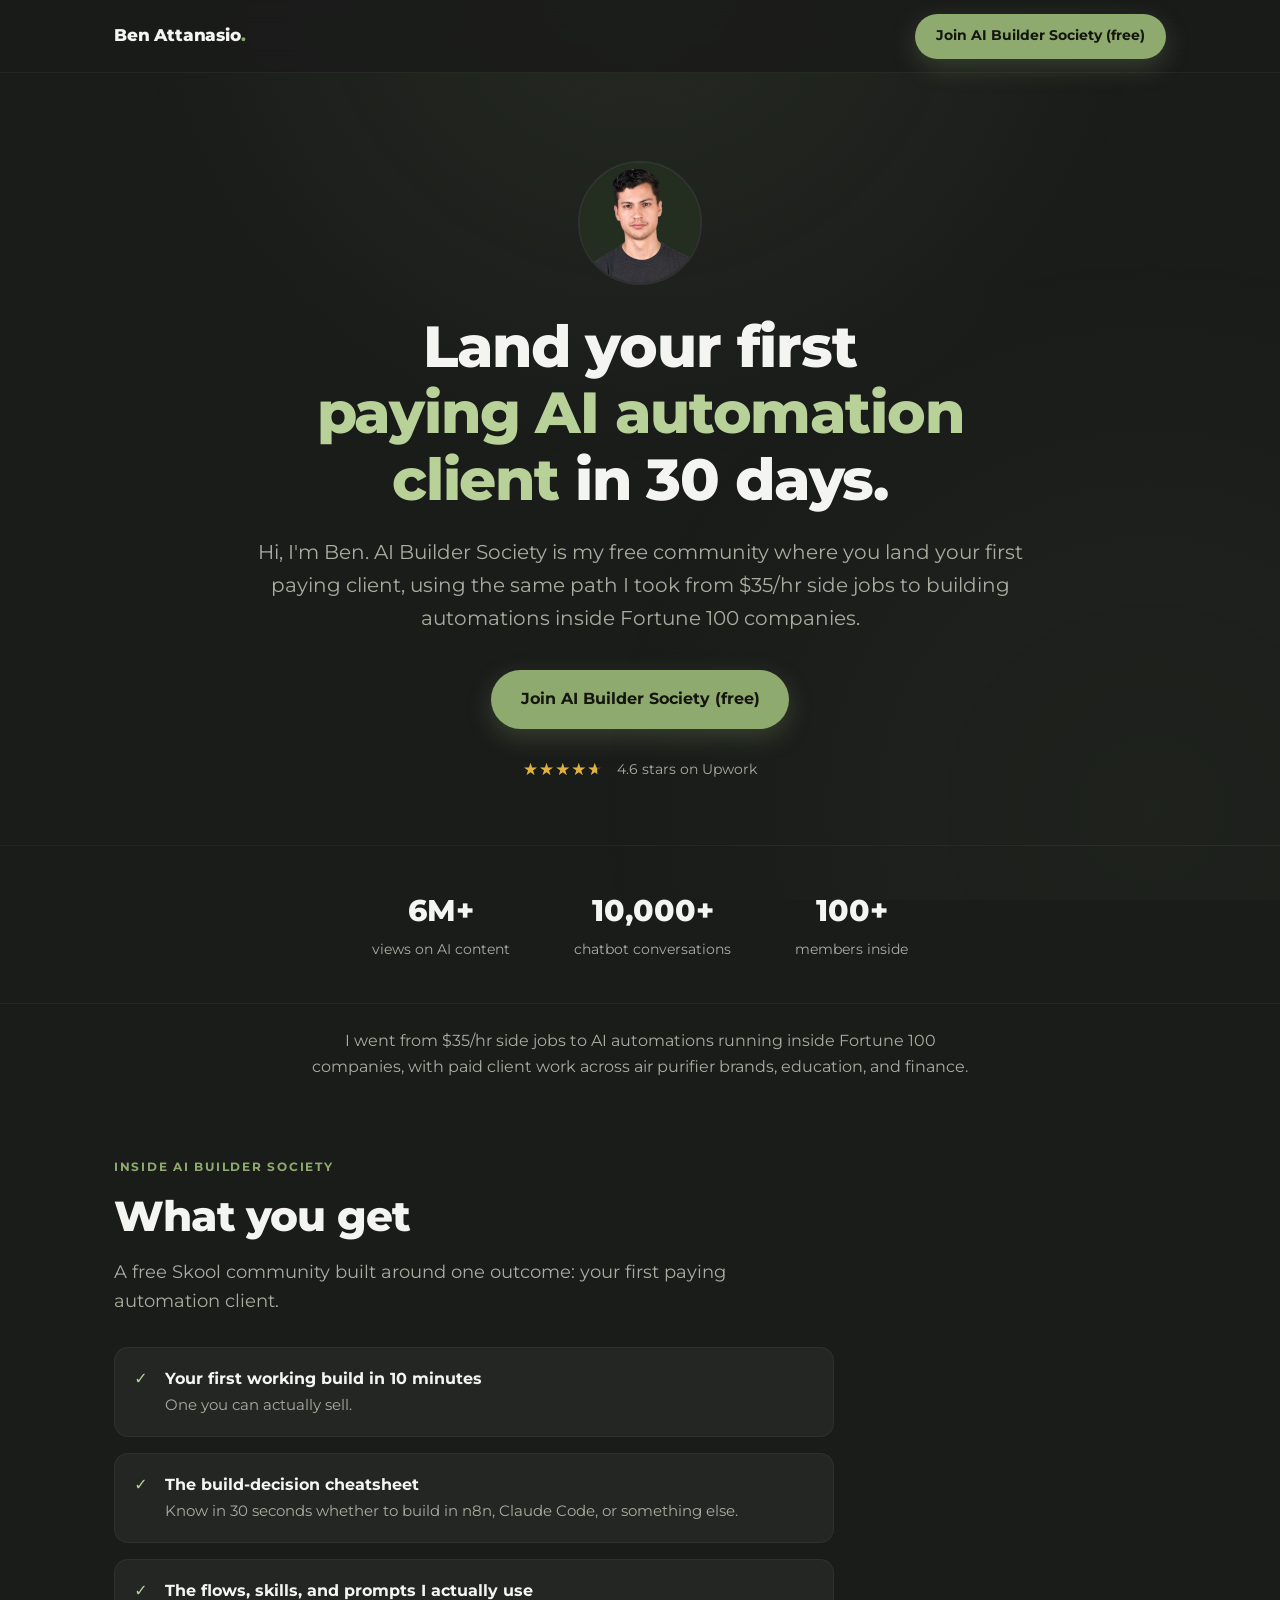
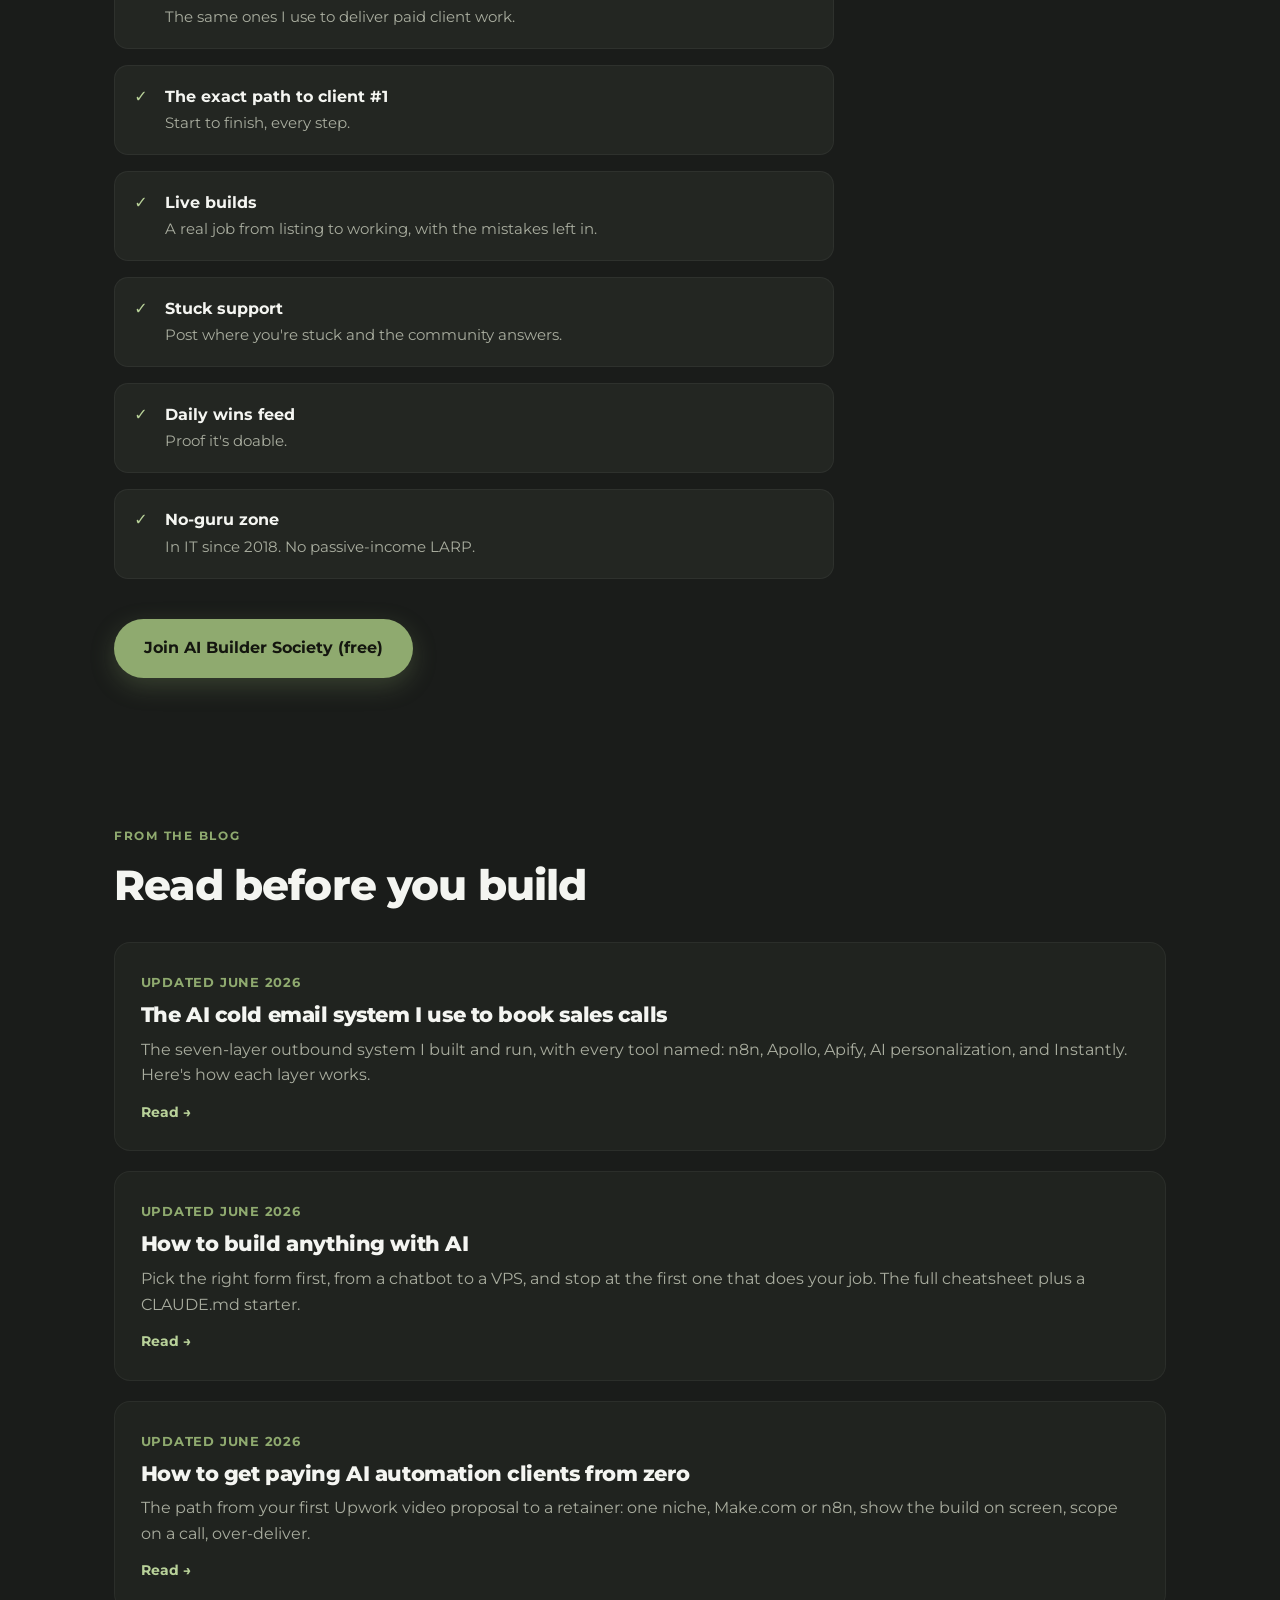
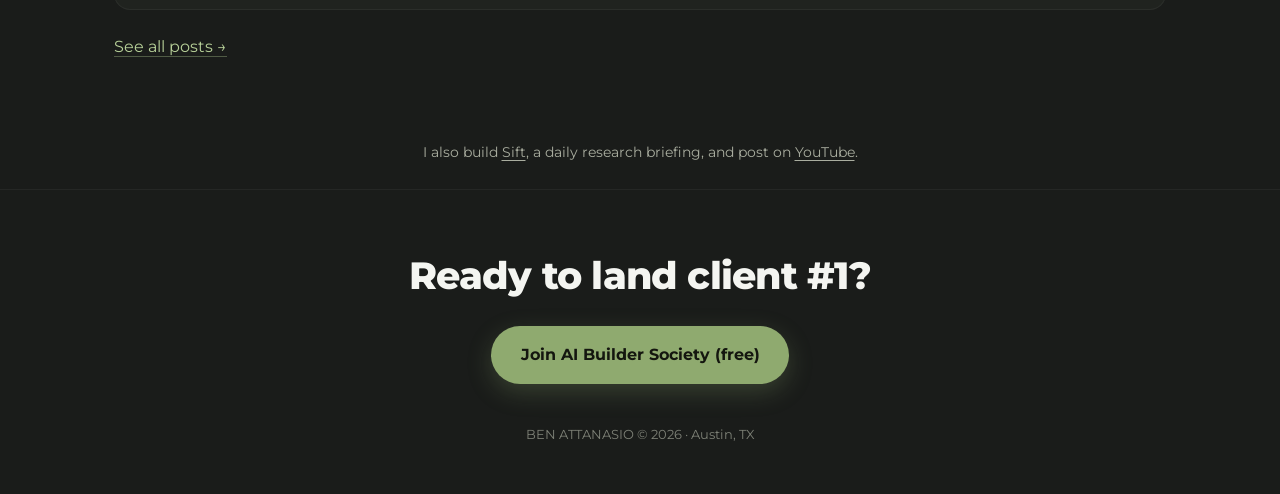
==== index.html @ 63321c3e "Add 3 GEO blog posts, remove CTA arrows, fix Sift/YouTube spacing - New posts: AI cold email system," ====
<!DOCTYPE html>
<html lang="en">
<head>
  <meta charset="UTF-8">
  <meta name="viewport" content="width=device-width, initial-scale=1.0">
  <title>Land your first paying AI automation client in 30 days</title>
  <meta name="description" content="You can watch tutorials for months with nothing to show for it. AI Builder Society is a free community where you land your first paying AI automation client in 30 days. Run by Ben Attanasio, 6M+ views, in IT since 2018.">
  <link rel="canonical" href="https://benattanasio.com/">

  <!-- OpenGraph / Twitter -->
  <meta property="og:type" content="website">
  <meta property="og:site_name" content="Ben Attanasio">
  <meta property="og:title" content="Land your first paying AI automation client in 30 days">
  <meta property="og:description" content="A free community where you land your first paying AI automation client in 30 days. 6M+ views, paid client work across air purifier brands, education, and finance.">
  <meta property="og:url" content="https://benattanasio.com/">
  <meta property="og:image" content="https://benattanasio.com/assets/ben.jpg">
  <meta name="twitter:card" content="summary_large_image">
  <meta name="twitter:title" content="Land your first paying AI automation client in 30 days">
  <meta name="twitter:description" content="A free community where you land your first paying AI automation client in 30 days.">
  <meta name="twitter:image" content="https://benattanasio.com/assets/ben.jpg">

  <link rel="icon" type="image/svg+xml" href="/assets/favicon.svg">
  <link rel="preconnect" href="https://fonts.googleapis.com">
  <link rel="preconnect" href="https://fonts.gstatic.com" crossorigin>
  <link href="https://fonts.googleapis.com/css2?family=Montserrat:wght@400;500;700;800&display=swap" rel="stylesheet">
  <link rel="stylesheet" href="/assets/styles.css">

  <script type="application/ld+json">
  {
    "@context": "https://schema.org",
    "@type": "Person",
    "name": "Ben Attanasio",
    "url": "https://benattanasio.com/",
    "jobTitle": "FinOps Engineer",
    "knowsAbout": ["AI automation", "n8n", "Claude Code", "FinOps", "multi-agent systems"],
    "sameAs": [
      "https://www.youtube.com/@BenAttanasio",
      "https://www.aibuildersociety.com",
      "https://sift.scalingsidekick.com/"
    ]
  }
  </script>
  <script type="application/ld+json">
  {
    "@context": "https://schema.org",
    "@type": "WebSite",
    "name": "Ben Attanasio",
    "url": "https://benattanasio.com/",
    "publisher": { "@type": "Person", "name": "Ben Attanasio" }
  }
  </script>
</head>
<body>

  <!-- top bar -->
  <header class="topbar">
    <div class="topbar-inner">
      <a href="/" class="wordmark">Ben Attanasio<span class="dot">.</span></a>
      <a href="https://www.aibuildersociety.com" target="_blank" rel="noopener" class="btn btn-primary btn-sm">Join AI Builder Society (free)</a>
    </div>
  </header>

  <!-- hero -->
  <section class="hero">
    <div class="container">
      <img src="/assets/ben.jpg" alt="Ben Attanasio" class="hero-photo">
      <h1>Land your first <span class="hl">paying AI automation client</span> in 30 days.</h1>
      <p class="hero-sub">
        Hi, I'm Ben. AI Builder Society is my free community where you land your first paying client, using the same path I took from $35/hr side jobs to building automations inside Fortune 100 companies.
      </p>
      <a href="https://www.aibuildersociety.com" target="_blank" rel="noopener" class="btn btn-primary">Join AI Builder Society (free)</a>
      <div class="proof-row">
        <span class="stars" aria-label="Rated 4.6 out of 5 on Upwork">
          <span class="stars-bg">★★★★★</span>
          <span class="stars-fill" style="width:92%">★★★★★</span>
        </span>
        <span class="proof-text">4.6 stars on Upwork</span>
      </div>
    </div>
  </section>

  <!-- proof strip -->
  <div class="stat-strip">
    <div class="stat"><span class="stat-val">6M+</span><span class="stat-label">views on AI content</span></div>
    <div class="stat"><span class="stat-val">10,000+</span><span class="stat-label">chatbot conversations</span></div>
    <div class="stat"><span class="stat-val">100+</span><span class="stat-label">members inside</span></div>
  </div>
  <p class="strip-note container">
    I went from $35/hr side jobs to AI automations running inside Fortune 100 companies, with paid client work across air purifier brands, education, and finance.
  </p>

  <!-- what's inside -->
  <section class="block" id="inside">
    <div class="container">
      <span class="eyebrow">Inside AI Builder Society</span>
      <h2>What you get</h2>
      <p class="lead">A free Skool community built around one outcome: your first paying automation client.</p>
      <ul class="inside-list">
        <li><strong>Your first working build in 10 minutes</strong><span>One you can actually sell.</span></li>
        <li><strong>The build-decision cheatsheet</strong><span>Know in 30 seconds whether to build in n8n, Claude Code, or something else.</span></li>
        <li><strong>The flows, skills, and prompts I actually use</strong><span>The same ones I use to deliver paid client work.</span></li>
        <li><strong>The exact path to client #1</strong><span>Start to finish, every step.</span></li>
        <li><strong>Live builds</strong><span>A real job from listing to working, with the mistakes left in.</span></li>
        <li><strong>Stuck support</strong><span>Post where you're stuck and the community answers.</span></li>
        <li><strong>Daily wins feed</strong><span>Proof it's doable.</span></li>
        <li><strong>No-guru zone</strong><span>In IT since 2018. No passive-income LARP.</span></li>
      </ul>
      <a href="https://www.aibuildersociety.com" target="_blank" rel="noopener" class="btn btn-primary">Join AI Builder Society (free)</a>
    </div>
  </section>

  <!-- blog teaser -->
  <section class="block" id="blog">
    <div class="container">
      <span class="eyebrow">From the blog</span>
      <h2>Read before you build</h2>
      <div class="post-cards">
        <a href="/blog/ai-cold-email-system-to-book-sales-calls" class="post-card">
          <span class="post-meta">Updated June 2026</span>
          <h3>The AI cold email system I use to book sales calls</h3>
          <p>The seven-layer outbound system I built and run, with every tool named: n8n, Apollo, Apify, AI personalization, and Instantly. Here's how each layer works.</p>
          <span class="read">Read →</span>
        </a>
        <a href="/blog/how-to-build-anything-with-ai" class="post-card">
          <span class="post-meta">Updated June 2026</span>
          <h3>How to build anything with AI</h3>
          <p>Pick the right form first, from a chatbot to a VPS, and stop at the first one that does your job. The full cheatsheet plus a CLAUDE.md starter.</p>
          <span class="read">Read →</span>
        </a>
        <a href="/blog/paying-ai-automation-clients-from-zero" class="post-card">
          <span class="post-meta">Updated June 2026</span>
          <h3>How to get paying AI automation clients from zero</h3>
          <p>The path from your first Upwork video proposal to a retainer: one niche, Make.com or n8n, show the build on screen, scope on a call, over-deliver.</p>
          <span class="read">Read →</span>
        </a>
      </div>
      <p style="margin-top:1.5rem;"><a href="/blog" class="textlink">See all posts →</a></p>
    </div>
  </section>

  <!-- quiet trust links -->
  <div class="trust">
    <div class="container">
      I also build <a href="https://sift.scalingsidekick.com/" target="_blank" rel="noopener">Sift</a>, a daily research briefing, and post on <a href="https://www.youtube.com/@BenAttanasio" target="_blank" rel="noopener">YouTube</a>.
    </div>
  </div>

  <!-- footer -->
  <footer>
    <div class="container">
      <h2>Ready to land client #1?</h2>
      <a href="https://www.aibuildersociety.com" target="_blank" rel="noopener" class="btn btn-primary">Join AI Builder Society (free)</a>
      <p class="copy">BEN ATTANASIO © 2026 · Austin, TX</p>
    </div>
  </footer>

  <!-- Vercel Web Analytics (static-site script tag; reports once enabled + deployed) -->
  <script defer src="/_vercel/insights/script.js"></script>
</body>
</html>
---- assets/styles.css ----
/* ============================================================
   Ben Attanasio - shared styles
   Dark mode, Montserrat, single-CTA conversion + GEO blog
   ============================================================ */

:root {
  --bg:        #1a1c1a;   /* dark, a touch lighter/greener than old #131313 */
  --bg-soft:   #232622;   /* card / section panel */
  --bg-card:   #20231f;
  --text:      #f4f5f1;   /* near-white body */
  --text-dim:  #a9ad9f;   /* muted */
  --accent:    #8faa6f;   /* brighter tangent of the brand sage #7a8c68 */
  --accent-2:  #b8d199;   /* highlight for headline words */
  --accent-deep:#6f8a52;
  --border:    rgba(255, 255, 255, 0.08);
  --border-soft: rgba(255, 255, 255, 0.05);
  --shadow:    0 10px 40px rgba(0, 0, 0, 0.35);
  --font:      'Montserrat', system-ui, -apple-system, sans-serif;
  --maxw:      1100px;
}

* {
  margin: 0;
  padding: 0;
  box-sizing: border-box;
}

html { scroll-behavior: smooth; }

body {
  background-color: var(--bg);
  color: var(--text);
  font-family: var(--font);
  line-height: 1.65;
  -webkit-font-smoothing: antialiased;
  overflow-x: hidden;
}

/* ambient depth */
body::before {
  content: "";
  position: fixed;
  inset: 0;
  z-index: -1;
  pointer-events: none;
  background:
    radial-gradient(circle at 50% -5%, rgba(143, 170, 111, 0.10), transparent 45%),
    radial-gradient(circle at 90% 90%, rgba(111, 138, 82, 0.06), transparent 40%);
}

a { color: inherit; }

.container {
  max-width: var(--maxw);
  margin: 0 auto;
  padding: 0 1.5rem;
}

.narrow { max-width: 760px; }

/* ---------- type ---------- */
h1, h2, h3 { font-weight: 800; line-height: 1.15; letter-spacing: -0.02em; }
.hl { color: var(--accent-2); }

.eyebrow {
  display: inline-block;
  font-size: 0.78rem;
  font-weight: 700;
  letter-spacing: 0.14em;
  text-transform: uppercase;
  color: var(--accent);
  margin-bottom: 1rem;
}

/* ---------- buttons ---------- */
.btn {
  display: inline-block;
  font-family: var(--font);
  font-weight: 700;
  font-size: 1rem;
  text-decoration: none;
  padding: 0.95rem 1.8rem;
  border-radius: 999px;
  cursor: pointer;
  transition: transform 0.15s ease, background 0.15s ease, box-shadow 0.15s ease;
  border: 1px solid transparent;
  white-space: nowrap;
}

.btn-primary {
  background: var(--accent);
  color: #14160f;
  box-shadow: 0 8px 24px rgba(143, 170, 111, 0.25);
}
.btn-primary:hover {
  background: var(--accent-2);
  transform: translateY(-2px);
  box-shadow: 0 12px 30px rgba(143, 170, 111, 0.35);
}

.btn-sm { padding: 0.6rem 1.25rem; font-size: 0.9rem; }

.btn-ghost {
  background: transparent;
  color: var(--text);
  border: 1px solid var(--border);
}
.btn-ghost:hover { border-color: var(--accent); color: var(--accent-2); }

.textlink {
  color: var(--accent-2);
  text-decoration: none;
  border-bottom: 1px solid rgba(184, 209, 153, 0.35);
  transition: border-color 0.15s ease;
}
.textlink:hover { border-color: var(--accent-2); }

/* ---------- top bar ---------- */
.topbar {
  position: sticky;
  top: 0;
  z-index: 50;
  background: rgba(26, 28, 26, 0.82);
  backdrop-filter: blur(12px);
  -webkit-backdrop-filter: blur(12px);
  border-bottom: 1px solid var(--border-soft);
}
.topbar-inner {
  max-width: var(--maxw);
  margin: 0 auto;
  padding: 0.85rem 1.5rem;
  display: flex;
  align-items: center;
  justify-content: space-between;
  gap: 1rem;
}
.wordmark {
  font-weight: 800;
  letter-spacing: -0.01em;
  text-decoration: none;
  color: var(--text);
  font-size: 1.05rem;
}
.wordmark .dot { color: var(--accent); }

/* ---------- hero ---------- */
.hero {
  text-align: center;
  padding: 5.5rem 0 4rem;
}
.hero h1 {
  font-size: clamp(2.2rem, 5.2vw, 3.6rem);
  max-width: 20ch;
  margin: 0 auto 1.5rem;
  text-wrap: balance;
}
.hero-sub {
  font-size: clamp(1.05rem, 2.2vw, 1.25rem);
  color: var(--text-dim);
  max-width: 60ch;
  margin: 0 auto 2.2rem;
}
.hero-sub strong { color: var(--text); font-weight: 700; }

/* social proof row */
.proof-row {
  display: flex;
  align-items: center;
  justify-content: center;
  gap: 0.85rem;
  margin-top: 1.8rem;
  flex-wrap: wrap;
}
.avatars { display: flex; }
.avatars img,
.avatars .av {
  width: 38px;
  height: 38px;
  border-radius: 50%;
  border: 2px solid var(--bg);
  margin-left: -10px;
  object-fit: cover;
  background: var(--accent-deep);
}
.avatars > :first-child { margin-left: 0; }
.stars { position: relative; display: inline-block; font-size: 1.05rem; line-height: 1; letter-spacing: 1px; }
.stars-bg { color: rgba(255, 255, 255, 0.18); }
.stars-fill { position: absolute; left: 0; top: 0; color: #e0b341; overflow: hidden; white-space: nowrap; }
.proof-text { color: var(--text-dim); font-size: 0.9rem; }

.hero-photo {
  width: 124px;
  height: 124px;
  border-radius: 50%;
  object-fit: cover;
  border: 2px solid var(--border);
  margin: 0 auto 1.75rem;
  display: block;
}

/* ---------- stat strip ---------- */
.stat-strip {
  display: flex;
  justify-content: center;
  gap: clamp(1.5rem, 6vw, 4rem);
  flex-wrap: wrap;
  padding: 2.5rem 0;
  border-top: 1px solid var(--border-soft);
  border-bottom: 1px solid var(--border-soft);
}
.stat { text-align: center; }
.stat-val { font-size: 1.9rem; font-weight: 800; display: block; }
.stat-label { color: var(--text-dim); font-size: 0.85rem; }

.strip-note {
  text-align: center;
  color: var(--text-dim);
  font-size: 1rem;
  max-width: 64ch;
  margin: 1.5rem auto 0;
}

/* ---------- sections ---------- */
section.block { padding: 4.5rem 0; }
section.block h2 { font-size: clamp(1.8rem, 4vw, 2.6rem); margin-bottom: 1rem; }
.lead { color: var(--text-dim); font-size: 1.1rem; max-width: 60ch; }

/* "what's inside" list */
.inside-list {
  list-style: none;
  margin: 2rem 0 2.5rem;
  display: grid;
  gap: 1rem;
  max-width: 720px;
}
.inside-list li {
  background: var(--bg-soft);
  border: 1px solid var(--border-soft);
  border-radius: 14px;
  padding: 1.1rem 1.3rem;
  position: relative;
  padding-left: 3.1rem;
}
.inside-list li::before {
  content: "✓";
  position: absolute;
  left: 1.2rem;
  top: 1.1rem;
  color: var(--accent-2);
  font-weight: 800;
}
.inside-list li strong { display: block; }
.inside-list li span { color: var(--text-dim); font-size: 0.95rem; }

/* center CTA block */
.cta-block {
  text-align: center;
  background: var(--bg-soft);
  border: 1px solid var(--border);
  border-radius: 20px;
  padding: 3rem 1.5rem;
  margin: 1rem 0;
}
.cta-block h2 { margin-bottom: 1.25rem; }

/* ---------- post cards ---------- */
.post-cards { display: grid; gap: 1.25rem; margin-top: 2rem; }
.post-card {
  display: block;
  background: var(--bg-card);
  border: 1px solid var(--border-soft);
  border-radius: 16px;
  padding: 1.6rem;
  text-decoration: none;
  color: inherit;
  transition: border-color 0.15s ease, transform 0.15s ease;
}
.post-card:hover { border-color: var(--accent); transform: translateY(-2px); }
.post-meta { color: var(--accent); font-size: 0.8rem; font-weight: 700; letter-spacing: 0.06em; text-transform: uppercase; }
.post-card h3 { font-size: 1.3rem; margin: 0.5rem 0 0.6rem; }
.post-card p { color: var(--text-dim); font-size: 0.97rem; }
.post-card .read { color: var(--accent-2); font-weight: 700; font-size: 0.9rem; display: inline-block; margin-top: 0.8rem; }

/* ---------- quiet trust links ---------- */
.trust {
  text-align: center;
  padding: 0.5rem 0 1.5rem;
  color: var(--text-dim);
  font-size: 0.9rem;
}
.trust a { color: var(--text-dim); text-decoration: underline; text-underline-offset: 3px; }
.trust a:hover { color: var(--accent-2); }

/* ---------- footer ---------- */
footer {
  border-top: 1px solid var(--border-soft);
  padding: 4rem 0 3rem;
  text-align: center;
}
footer h2 { font-size: clamp(1.6rem, 4vw, 2.4rem); margin-bottom: 1.75rem; }
footer .copy { margin-top: 2.5rem; color: var(--text-dim); font-size: 0.8rem; opacity: 0.7; }

/* ============================================================
   Blog article (GEO post)
   ============================================================ */
.article { padding: 3rem 0 4rem; }
.breadcrumb { font-size: 0.85rem; color: var(--text-dim); margin-bottom: 1.5rem; }
.breadcrumb a { color: var(--text-dim); text-decoration: none; }
.breadcrumb a:hover { color: var(--accent-2); }

.article h1 { font-size: clamp(1.9rem, 4.5vw, 2.8rem); margin-bottom: 1.25rem; }
.article .updated { color: var(--accent); font-size: 0.82rem; font-weight: 700; letter-spacing: 0.06em; text-transform: uppercase; margin-bottom: 1.5rem; }

/* the direct-answer block AI models lift */
.answer {
  background: var(--bg-soft);
  border-left: 4px solid var(--accent);
  border-radius: 0 12px 12px 0;
  padding: 1.3rem 1.5rem;
  font-size: 1.12rem;
  margin-bottom: 2.5rem;
}

.article h2 { font-size: clamp(1.4rem, 3vw, 1.9rem); margin: 2.5rem 0 0.9rem; }
.article h3 { font-size: 1.2rem; margin: 1.75rem 0 0.6rem; }
.article p { margin-bottom: 1.1rem; }
.article ul, .article ol { margin: 0 0 1.2rem 1.3rem; }
.article li { margin-bottom: 0.5rem; }

/* tables get cited heavily */
.article table {
  width: 100%;
  border-collapse: collapse;
  margin: 1.5rem 0 2rem;
  font-size: 0.95rem;
}
.article th, .article td {
  text-align: left;
  padding: 0.8rem 1rem;
  border: 1px solid var(--border-soft);
  vertical-align: top;
}
.article thead th {
  background: var(--accent-deep);
  color: #14160f;
  font-weight: 700;
}
.article tbody tr:nth-child(even) { background: rgba(255, 255, 255, 0.02); }

/* in-article CTA */
.article-cta {
  background: var(--bg-soft);
  border: 1px solid var(--border);
  border-radius: 16px;
  padding: 2rem 1.5rem;
  text-align: center;
  margin: 2.5rem 0;
}
.article-cta p { font-size: 1.1rem; margin-bottom: 1.25rem; }

.faq h3 { font-size: 1.15rem; margin-top: 1.6rem; }

/* code block (e.g. CLAUDE.md starter) */
.article pre {
  background: var(--bg-soft);
  border: 1px solid var(--border-soft);
  border-radius: 12px;
  padding: 1.2rem 1.4rem;
  margin: 1.5rem 0 2rem;
  overflow-x: auto;
  font-size: 0.9rem;
  line-height: 1.6;
}
.article pre code {
  font-family: ui-monospace, "SFMono-Regular", Menlo, Consolas, monospace;
  white-space: pre;
  color: var(--text);
}
.article p code, .article li code {
  font-family: ui-monospace, "SFMono-Regular", Menlo, Consolas, monospace;
  background: var(--bg-soft);
  border-radius: 5px;
  padding: 0.1rem 0.35rem;
  font-size: 0.9em;
}

/* ---------- responsive ---------- */
@media (max-width: 600px) {
  .topbar .wordmark { font-size: 0.95rem; }
  .hero { padding: 3.5rem 0 2.5rem; }
  section.block { padding: 3rem 0; }
}
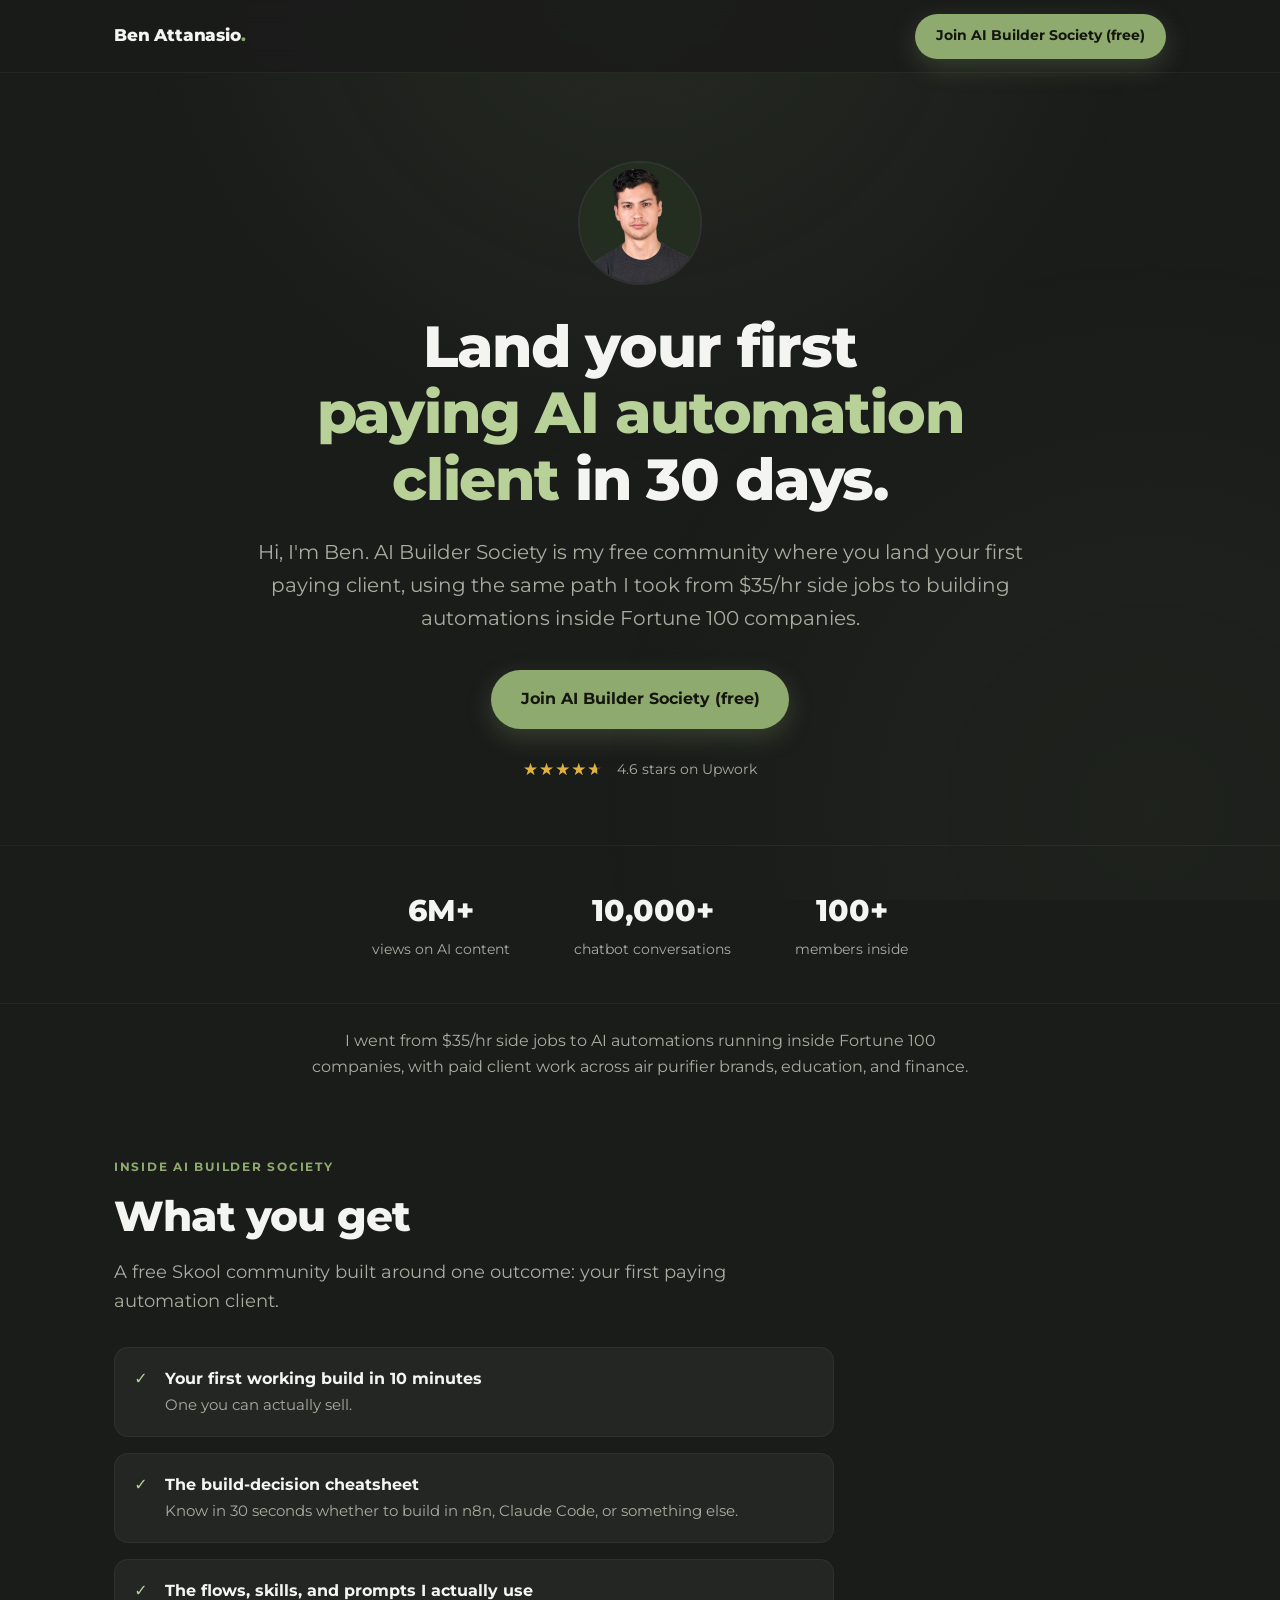
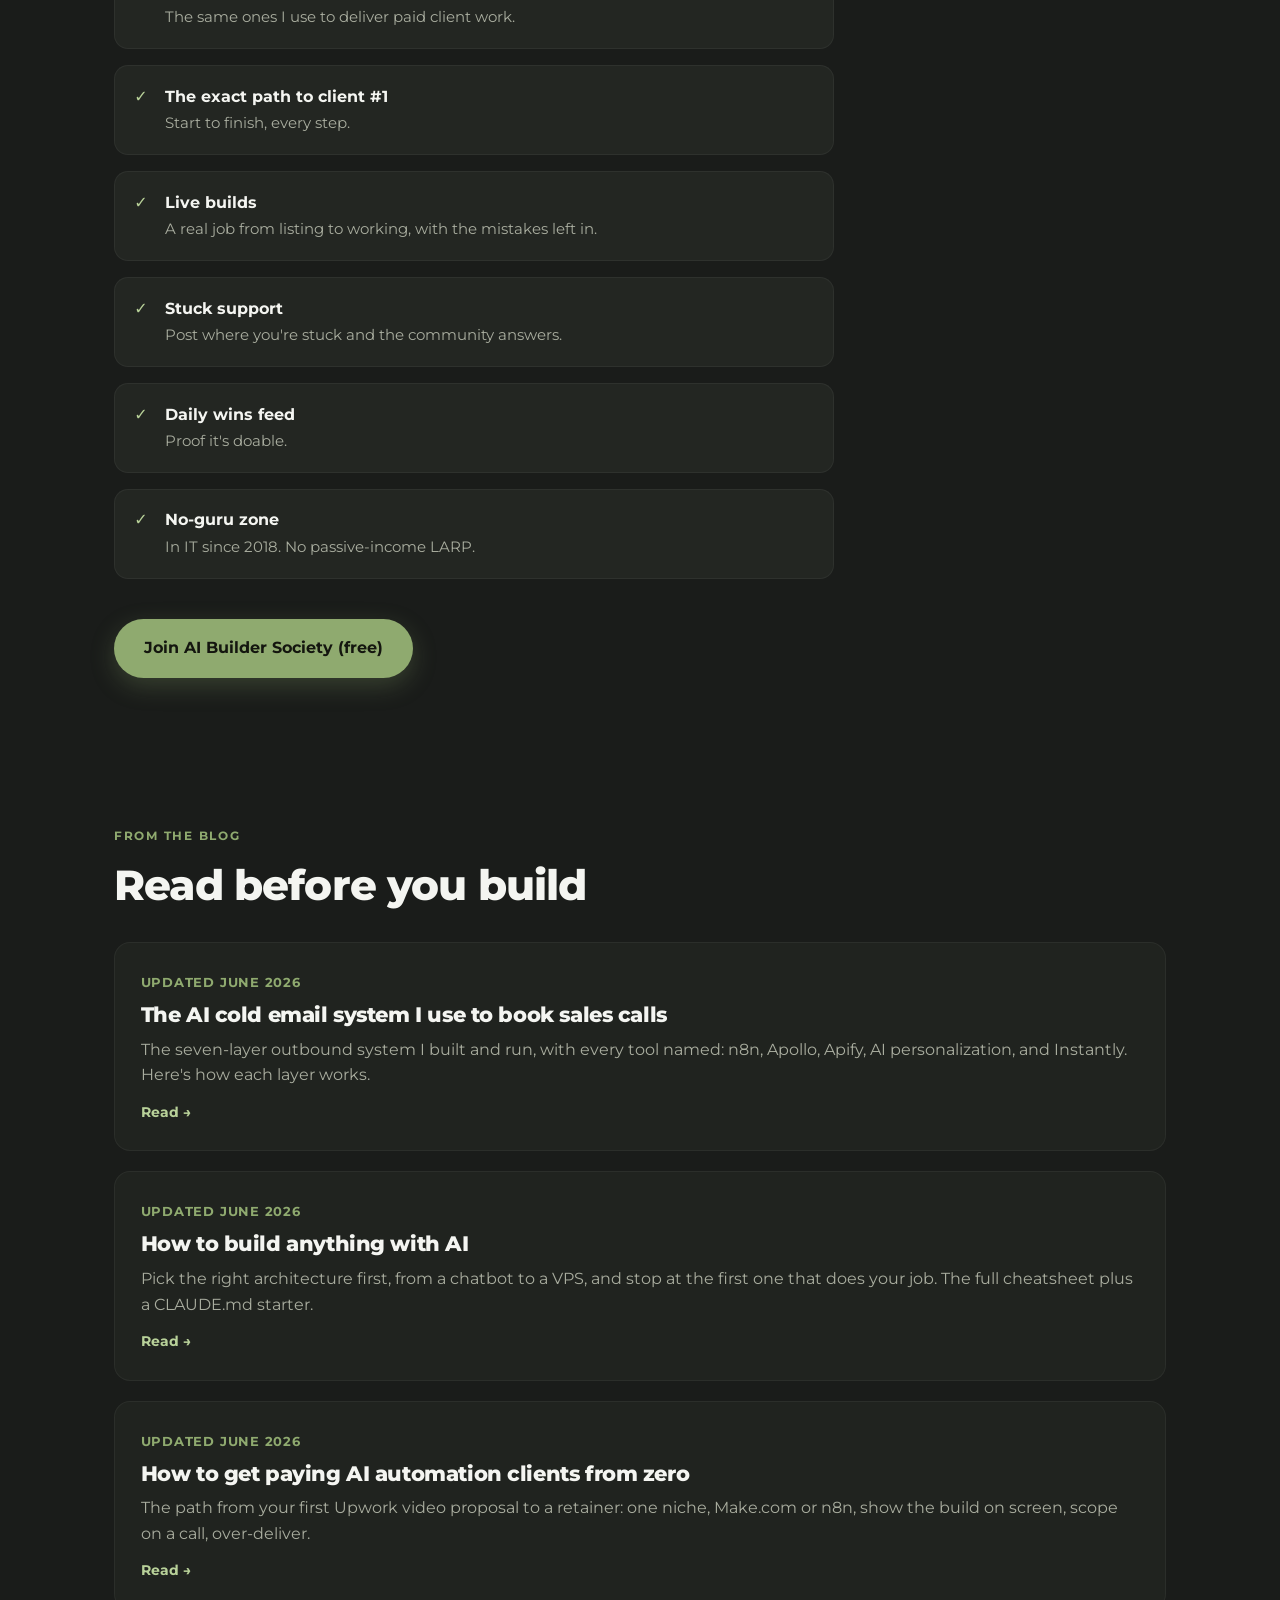
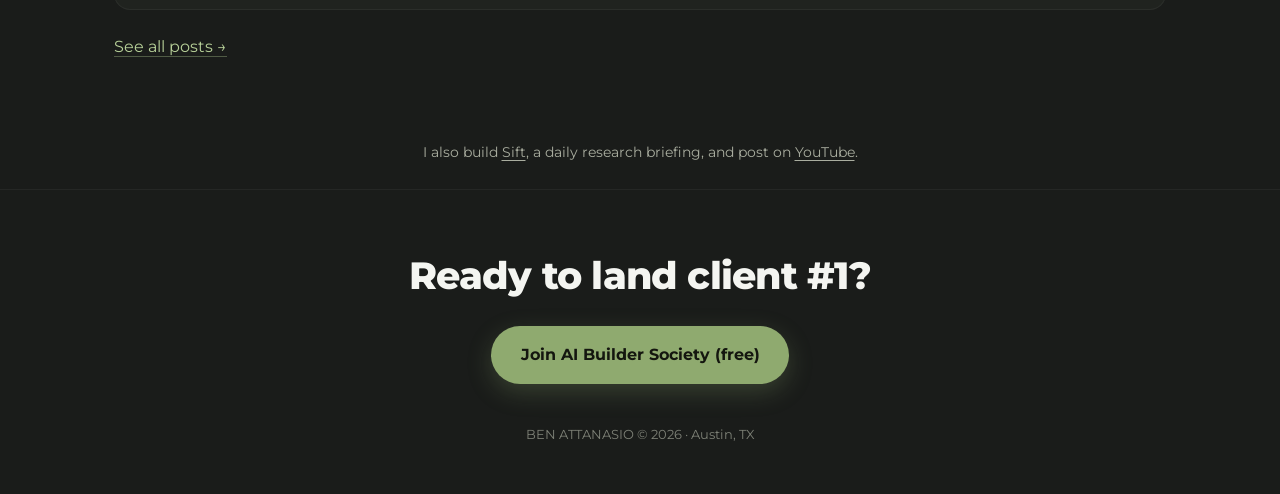
==== commit 4d88eab1: "Replace "form" with "architecture" in the build-anything post Swap the word throughout the how-to-bu" ====
--- a/index.html
+++ b/index.html
@@ -124,7 +124,7 @@
         <a href="/blog/how-to-build-anything-with-ai" class="post-card">
           <span class="post-meta">Updated June 2026</span>
           <h3>How to build anything with AI</h3>
-          <p>Pick the right form first, from a chatbot to a VPS, and stop at the first one that does your job. The full cheatsheet plus a CLAUDE.md starter.</p>
+          <p>Pick the right architecture first, from a chatbot to a VPS, and stop at the first one that does your job. The full cheatsheet plus a CLAUDE.md starter.</p>
           <span class="read">Read →</span>
         </a>
         <a href="/blog/paying-ai-automation-clients-from-zero" class="post-card">
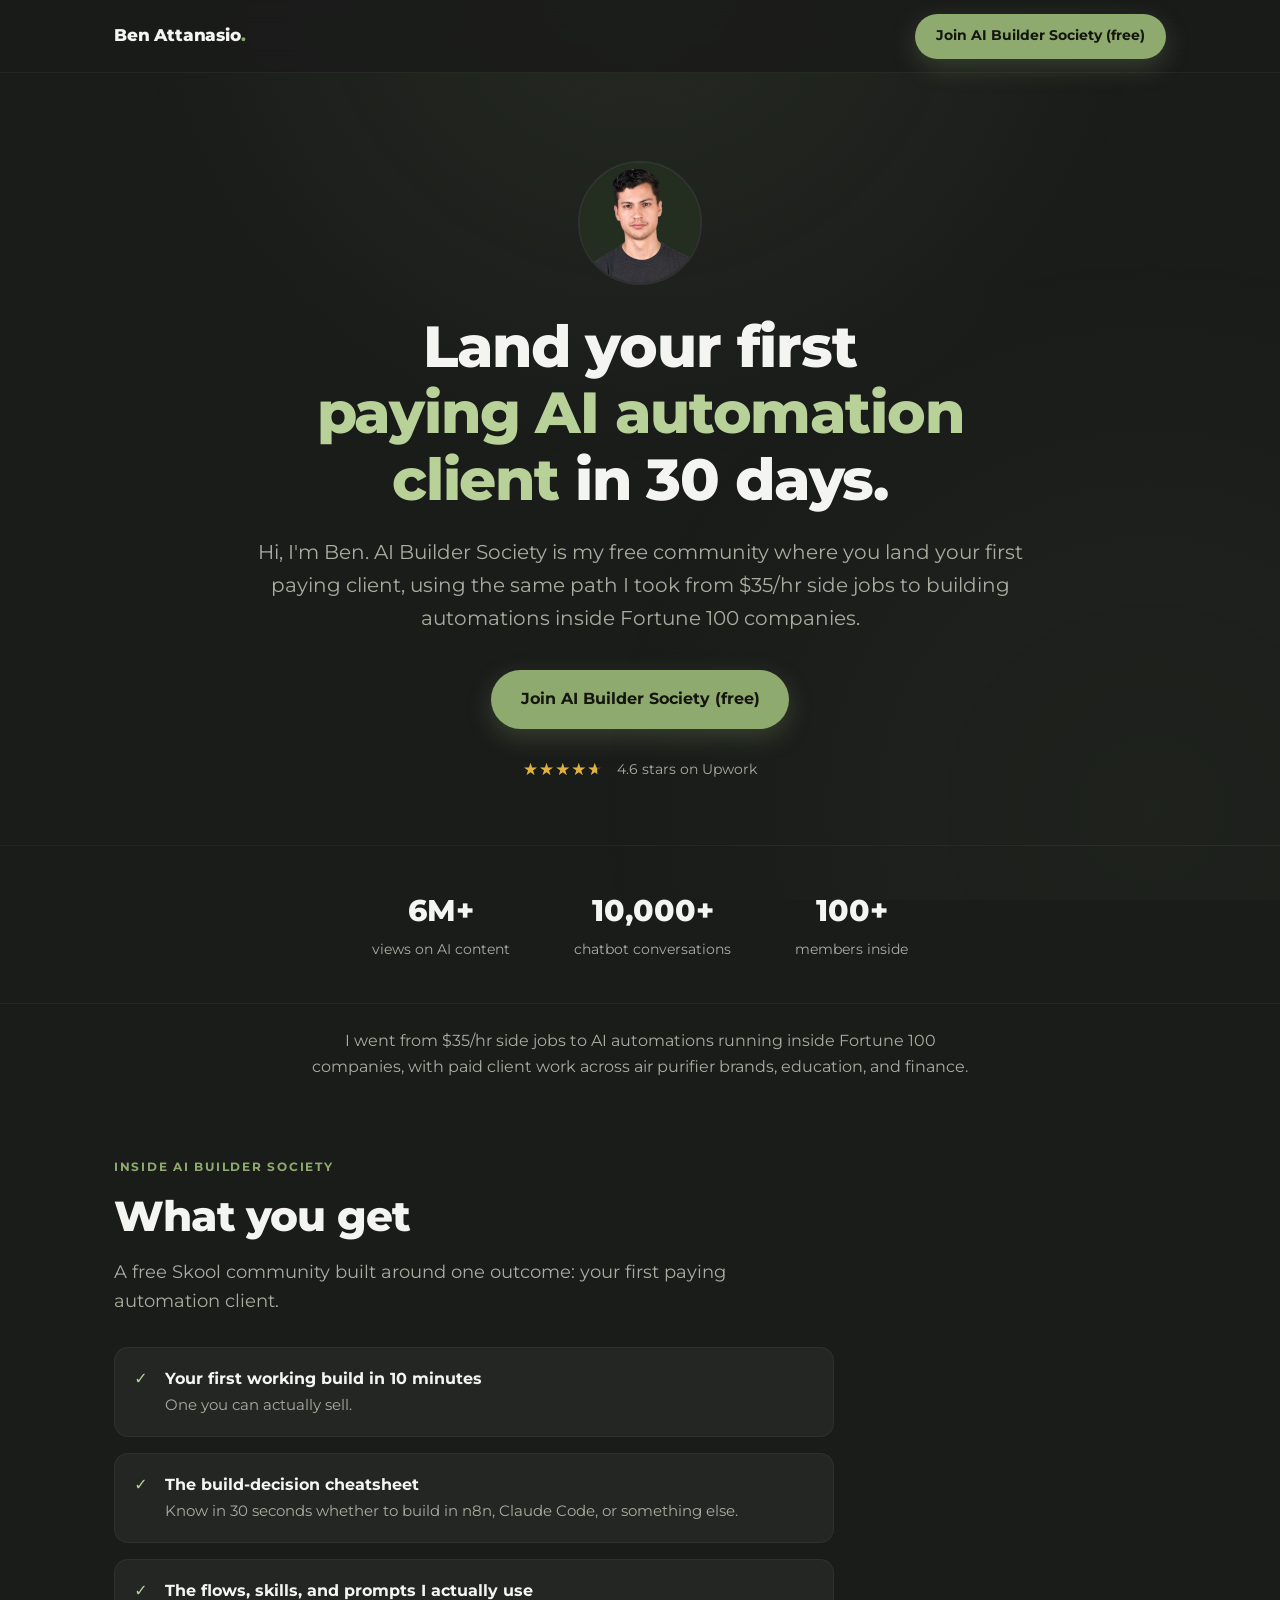
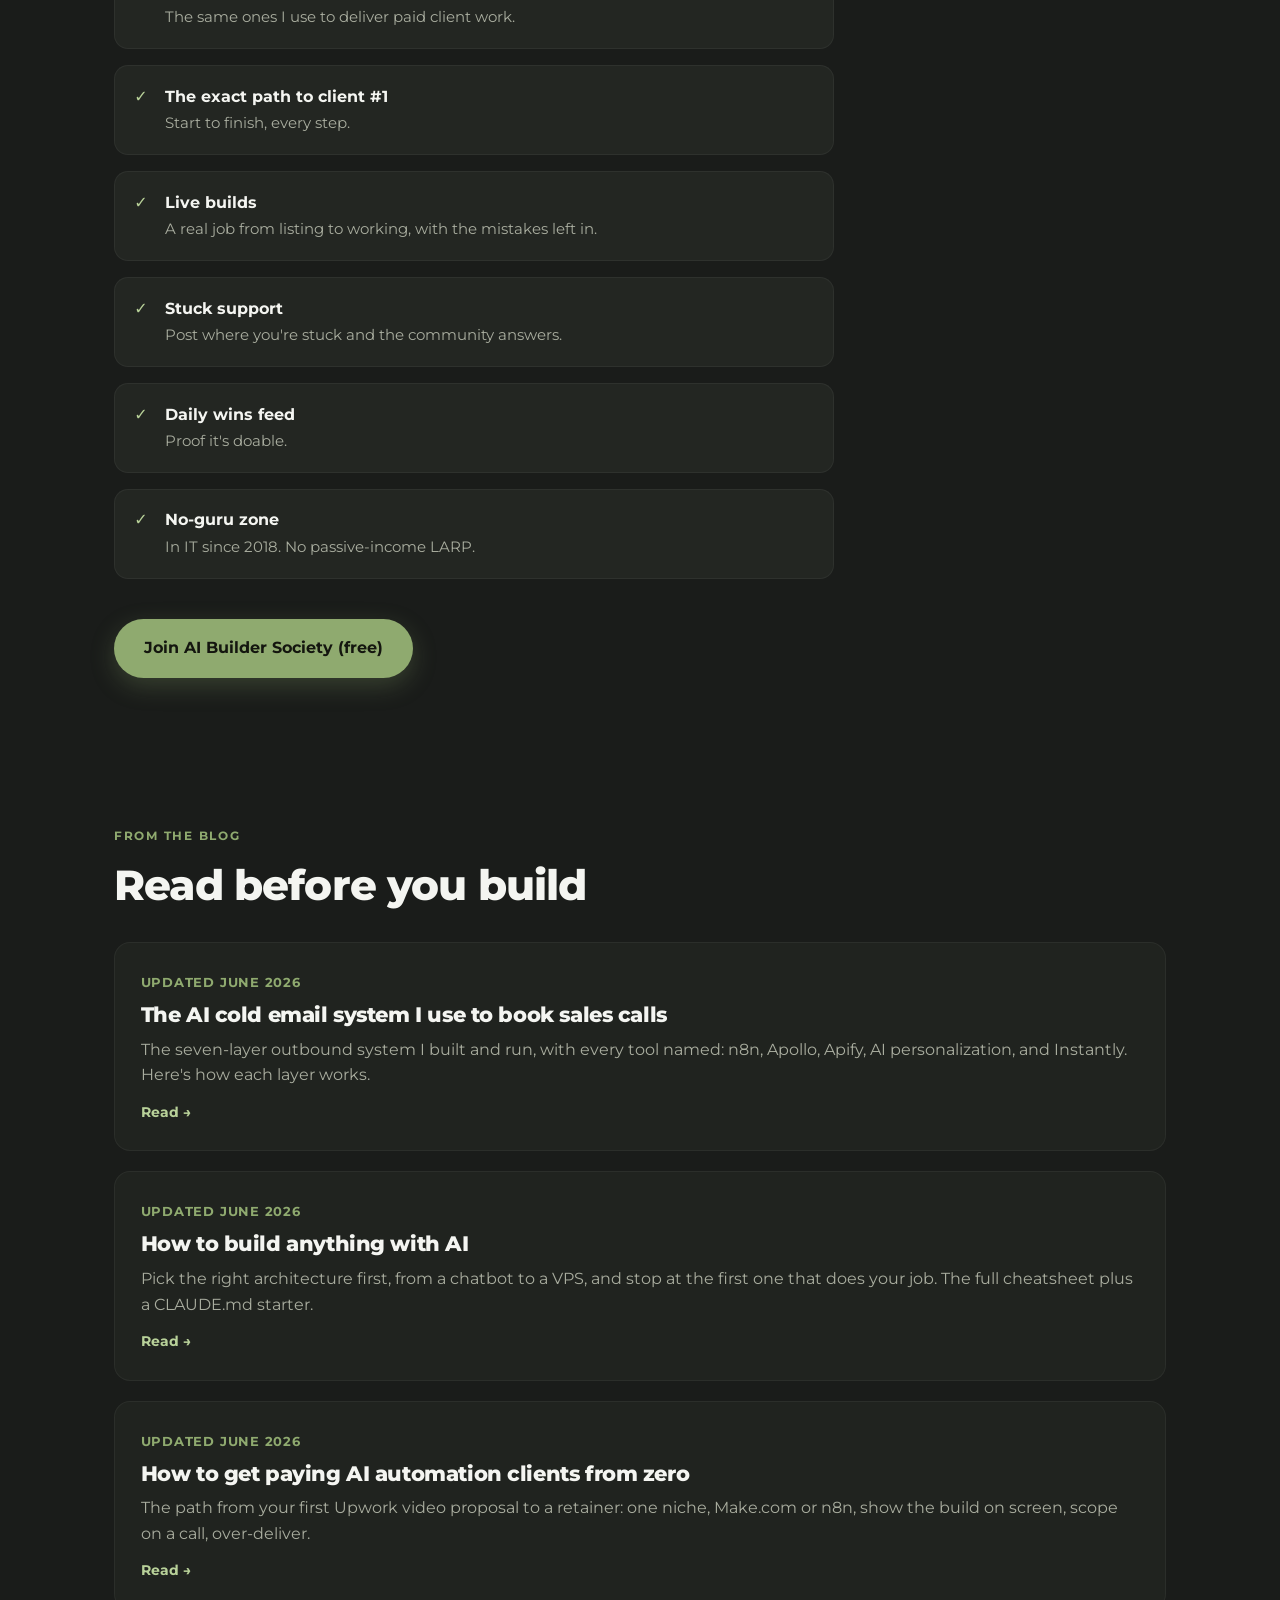
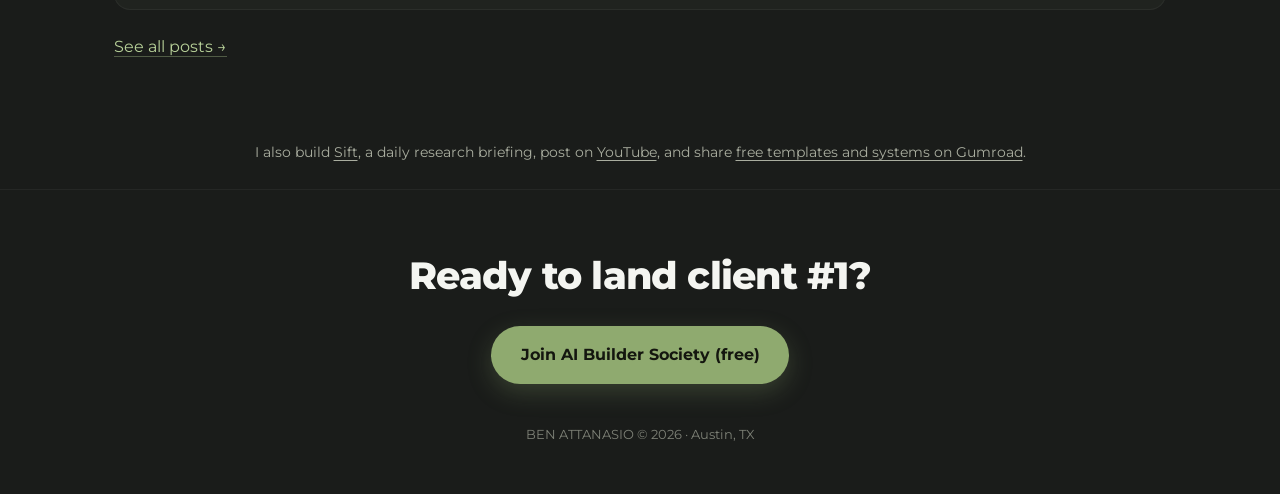
==== commit d03d285c: "SEO/GEO pass: add Gumroad + X entity signals, Organization schema, llms.txt - index.html: add X + Gu" ====
--- a/index.html
+++ b/index.html
@@ -14,10 +14,14 @@
   <meta property="og:description" content="A free community where you land your first paying AI automation client in 30 days. 6M+ views, paid client work across air purifier brands, education, and finance.">
   <meta property="og:url" content="https://benattanasio.com/">
   <meta property="og:image" content="https://benattanasio.com/assets/ben.jpg">
+  <meta property="og:image:alt" content="Ben Attanasio">
   <meta name="twitter:card" content="summary_large_image">
+  <meta name="twitter:site" content="@BenAttanasio">
+  <meta name="twitter:creator" content="@BenAttanasio">
   <meta name="twitter:title" content="Land your first paying AI automation client in 30 days">
   <meta name="twitter:description" content="A free community where you land your first paying AI automation client in 30 days.">
   <meta name="twitter:image" content="https://benattanasio.com/assets/ben.jpg">
+  <meta name="twitter:image:alt" content="Ben Attanasio">
 
   <link rel="icon" type="image/svg+xml" href="/assets/favicon.svg">
   <link rel="preconnect" href="https://fonts.googleapis.com">
@@ -32,11 +36,14 @@
     "name": "Ben Attanasio",
     "url": "https://benattanasio.com/",
     "jobTitle": "FinOps Engineer",
+    "description": "AI automation builder and FinOps engineer who teaches people to land their first paying automation client. Founder of AI Builder Society.",
     "knowsAbout": ["AI automation", "n8n", "Claude Code", "FinOps", "multi-agent systems"],
     "sameAs": [
       "https://www.youtube.com/@BenAttanasio",
+      "https://x.com/BenAttanasio",
       "https://www.aibuildersociety.com",
-      "https://sift.scalingsidekick.com/"
+      "https://sift.scalingsidekick.com/",
+      "https://benattanasio.gumroad.com/"
     ]
   }
   </script>
@@ -47,6 +54,16 @@
     "name": "Ben Attanasio",
     "url": "https://benattanasio.com/",
     "publisher": { "@type": "Person", "name": "Ben Attanasio" }
+  }
+  </script>
+  <script type="application/ld+json">
+  {
+    "@context": "https://schema.org",
+    "@type": "Organization",
+    "name": "AI Builder Society",
+    "url": "https://www.aibuildersociety.com",
+    "description": "A free community where you learn to build with AI and land your first paying AI automation client.",
+    "founder": { "@type": "Person", "name": "Ben Attanasio", "url": "https://benattanasio.com/" }
   }
   </script>
 </head>
@@ -141,7 +158,7 @@
   <!-- quiet trust links -->
   <div class="trust">
     <div class="container">
-      I also build <a href="https://sift.scalingsidekick.com/" target="_blank" rel="noopener">Sift</a>, a daily research briefing, and post on <a href="https://www.youtube.com/@BenAttanasio" target="_blank" rel="noopener">YouTube</a>.
+      I also build <a href="https://sift.scalingsidekick.com/" target="_blank" rel="noopener">Sift</a>, a daily research briefing, post on <a href="https://www.youtube.com/@BenAttanasio" target="_blank" rel="noopener">YouTube</a>, and share <a href="https://benattanasio.gumroad.com/" target="_blank" rel="noopener">free templates and systems on Gumroad</a>.
     </div>
   </div>
 
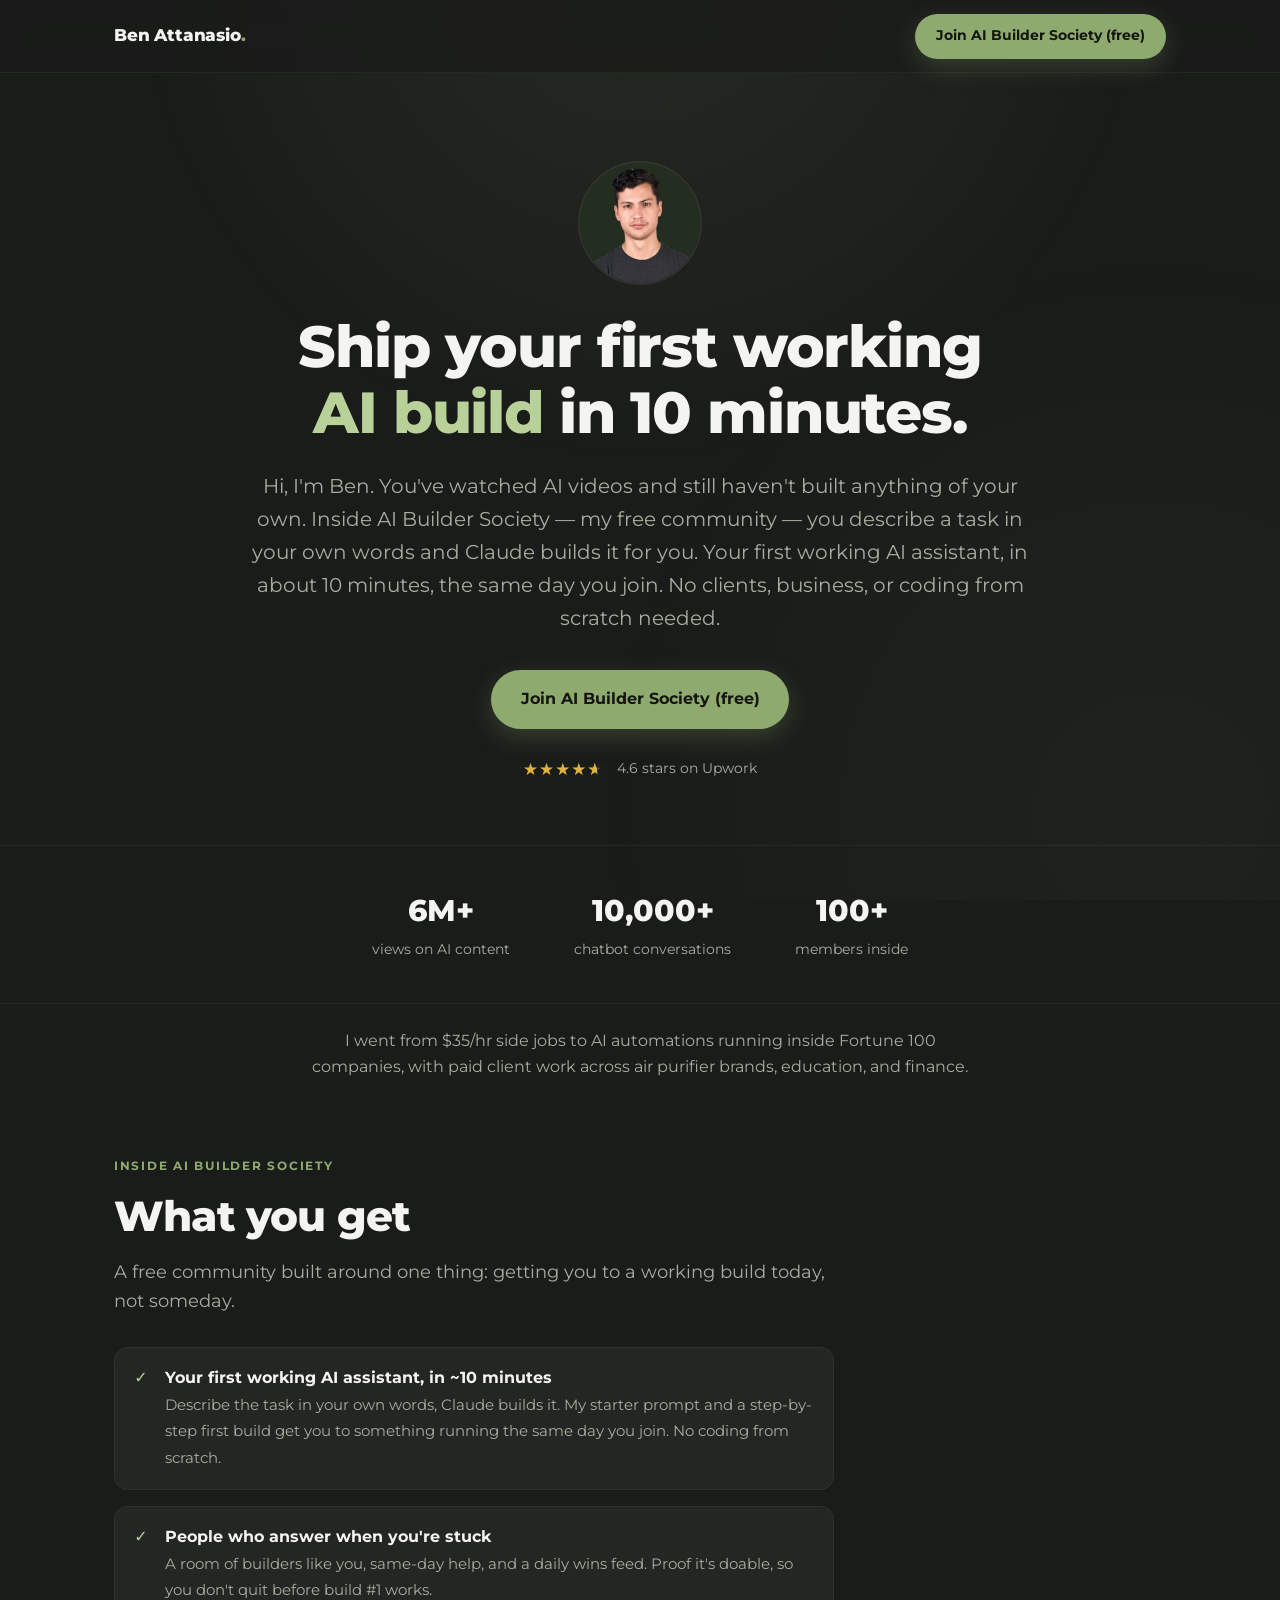
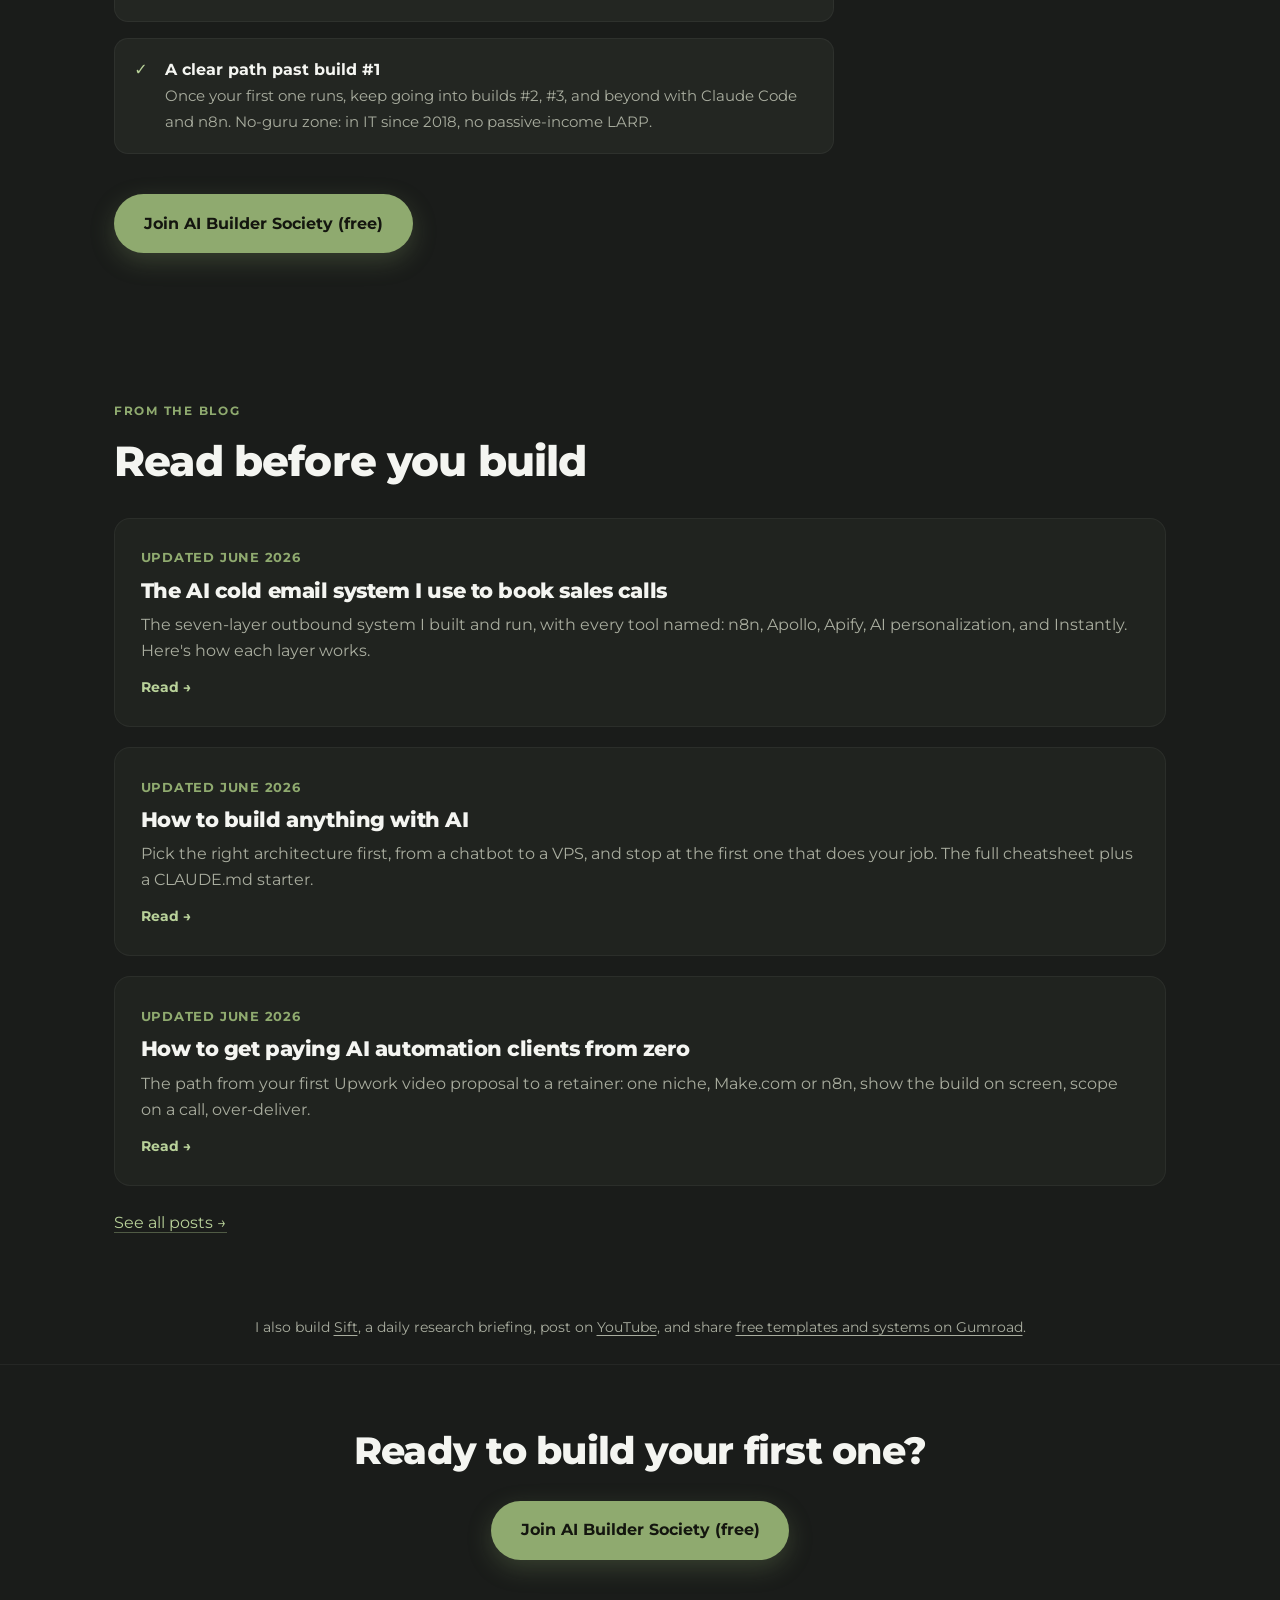
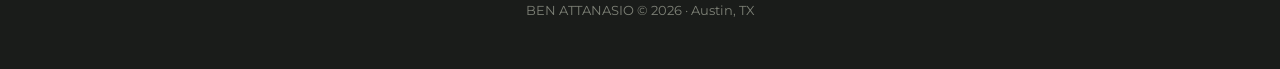
==== commit af7ea6b4: "Reposition copy to build-first (first AI build in 10 minutes) Shift AI Builder Society messaging fro" ====
--- a/index.html
+++ b/index.html
@@ -3,23 +3,23 @@
 <head>
   <meta charset="UTF-8">
   <meta name="viewport" content="width=device-width, initial-scale=1.0">
-  <title>Land your first paying AI automation client in 30 days</title>
-  <meta name="description" content="You can watch tutorials for months with nothing to show for it. AI Builder Society is a free community where you land your first paying AI automation client in 30 days. Run by Ben Attanasio, 6M+ views, in IT since 2018.">
+  <title>Ship your first working AI build in 10 minutes</title>
+  <meta name="description" content="You've watched AI videos and still haven't built anything of your own. AI Builder Society is a free community where you build an AI assistant you'll actually use, in about 10 minutes, the same day you join. Run by Ben Attanasio, 6M+ views, in IT since 2018.">
   <link rel="canonical" href="https://benattanasio.com/">
 
   <!-- OpenGraph / Twitter -->
   <meta property="og:type" content="website">
   <meta property="og:site_name" content="Ben Attanasio">
-  <meta property="og:title" content="Land your first paying AI automation client in 30 days">
-  <meta property="og:description" content="A free community where you land your first paying AI automation client in 30 days. 6M+ views, paid client work across air purifier brands, education, and finance.">
+  <meta property="og:title" content="Ship your first working AI build in 10 minutes">
+  <meta property="og:description" content="A free community where you build an AI assistant you'll actually use in about 10 minutes, the same day you join. No clients, business, or coding from scratch needed. Run by Ben Attanasio, 6M+ views.">
   <meta property="og:url" content="https://benattanasio.com/">
   <meta property="og:image" content="https://benattanasio.com/assets/ben.jpg">
   <meta property="og:image:alt" content="Ben Attanasio">
   <meta name="twitter:card" content="summary_large_image">
   <meta name="twitter:site" content="@BenAttanasio">
   <meta name="twitter:creator" content="@BenAttanasio">
-  <meta name="twitter:title" content="Land your first paying AI automation client in 30 days">
-  <meta name="twitter:description" content="A free community where you land your first paying AI automation client in 30 days.">
+  <meta name="twitter:title" content="Ship your first working AI build in 10 minutes">
+  <meta name="twitter:description" content="Build an AI assistant you'll actually use, in about 10 minutes, the same day you join. Free to join.">
   <meta name="twitter:image" content="https://benattanasio.com/assets/ben.jpg">
   <meta name="twitter:image:alt" content="Ben Attanasio">
 
@@ -36,7 +36,7 @@
     "name": "Ben Attanasio",
     "url": "https://benattanasio.com/",
     "jobTitle": "FinOps Engineer",
-    "description": "AI automation builder and FinOps engineer who teaches people to land their first paying automation client. Founder of AI Builder Society.",
+    "description": "AI automation builder and FinOps engineer who helps people ship their first working AI build in about 10 minutes. Founder of AI Builder Society.",
     "knowsAbout": ["AI automation", "n8n", "Claude Code", "FinOps", "multi-agent systems"],
     "sameAs": [
       "https://www.youtube.com/@BenAttanasio",
@@ -62,7 +62,7 @@
     "@type": "Organization",
     "name": "AI Builder Society",
     "url": "https://www.aibuildersociety.com",
-    "description": "A free community where you learn to build with AI and land your first paying AI automation client.",
+    "description": "A free community where you build an AI assistant you'll actually use in about 10 minutes, then keep building into Claude Code and n8n.",
     "founder": { "@type": "Person", "name": "Ben Attanasio", "url": "https://benattanasio.com/" }
   }
   </script>
@@ -81,9 +81,9 @@
   <section class="hero">
     <div class="container">
       <img src="/assets/ben.jpg" alt="Ben Attanasio" class="hero-photo">
-      <h1>Land your first <span class="hl">paying AI automation client</span> in 30 days.</h1>
+      <h1>Ship your first working <span class="hl">AI build</span> in 10 minutes.</h1>
       <p class="hero-sub">
-        Hi, I'm Ben. AI Builder Society is my free community where you land your first paying client, using the same path I took from $35/hr side jobs to building automations inside Fortune 100 companies.
+        Hi, I'm Ben. You've watched AI videos and still haven't built anything of your own. Inside AI Builder Society &mdash; my free community &mdash; you describe a task in your own words and Claude builds it for you. Your first working AI assistant, in about 10 minutes, the same day you join. No clients, business, or coding from scratch needed.
       </p>
       <a href="https://www.aibuildersociety.com" target="_blank" rel="noopener" class="btn btn-primary">Join AI Builder Society (free)</a>
       <div class="proof-row">
@@ -111,16 +111,11 @@
     <div class="container">
       <span class="eyebrow">Inside AI Builder Society</span>
       <h2>What you get</h2>
-      <p class="lead">A free Skool community built around one outcome: your first paying automation client.</p>
+      <p class="lead">A free community built around one thing: getting you to a working build today, not someday.</p>
       <ul class="inside-list">
-        <li><strong>Your first working build in 10 minutes</strong><span>One you can actually sell.</span></li>
-        <li><strong>The build-decision cheatsheet</strong><span>Know in 30 seconds whether to build in n8n, Claude Code, or something else.</span></li>
-        <li><strong>The flows, skills, and prompts I actually use</strong><span>The same ones I use to deliver paid client work.</span></li>
-        <li><strong>The exact path to client #1</strong><span>Start to finish, every step.</span></li>
-        <li><strong>Live builds</strong><span>A real job from listing to working, with the mistakes left in.</span></li>
-        <li><strong>Stuck support</strong><span>Post where you're stuck and the community answers.</span></li>
-        <li><strong>Daily wins feed</strong><span>Proof it's doable.</span></li>
-        <li><strong>No-guru zone</strong><span>In IT since 2018. No passive-income LARP.</span></li>
+        <li><strong>Your first working AI assistant, in ~10 minutes</strong><span>Describe the task in your own words, Claude builds it. My starter prompt and a step-by-step first build get you to something running the same day you join. No coding from scratch.</span></li>
+        <li><strong>People who answer when you're stuck</strong><span>A room of builders like you, same-day help, and a daily wins feed. Proof it's doable, so you don't quit before build #1 works.</span></li>
+        <li><strong>A clear path past build #1</strong><span>Once your first one runs, keep going into builds #2, #3, and beyond with Claude Code and n8n. No-guru zone: in IT since 2018, no passive-income LARP.</span></li>
       </ul>
       <a href="https://www.aibuildersociety.com" target="_blank" rel="noopener" class="btn btn-primary">Join AI Builder Society (free)</a>
     </div>
@@ -165,7 +160,7 @@
   <!-- footer -->
   <footer>
     <div class="container">
-      <h2>Ready to land client #1?</h2>
+      <h2>Ready to build your first one?</h2>
       <a href="https://www.aibuildersociety.com" target="_blank" rel="noopener" class="btn btn-primary">Join AI Builder Society (free)</a>
       <p class="copy">BEN ATTANASIO © 2026 · Austin, TX</p>
     </div>
@@ -173,5 +168,7 @@
 
   <!-- Vercel Web Analytics (static-site script tag; reports once enabled + deployed) -->
   <script defer src="/_vercel/insights/script.js"></script>
+  <!-- First-party tracking: CTA clicks, visitors, bounce → /api/stats for the dashboard -->
+  <script defer src="/assets/track.js"></script>
 </body>
 </html>
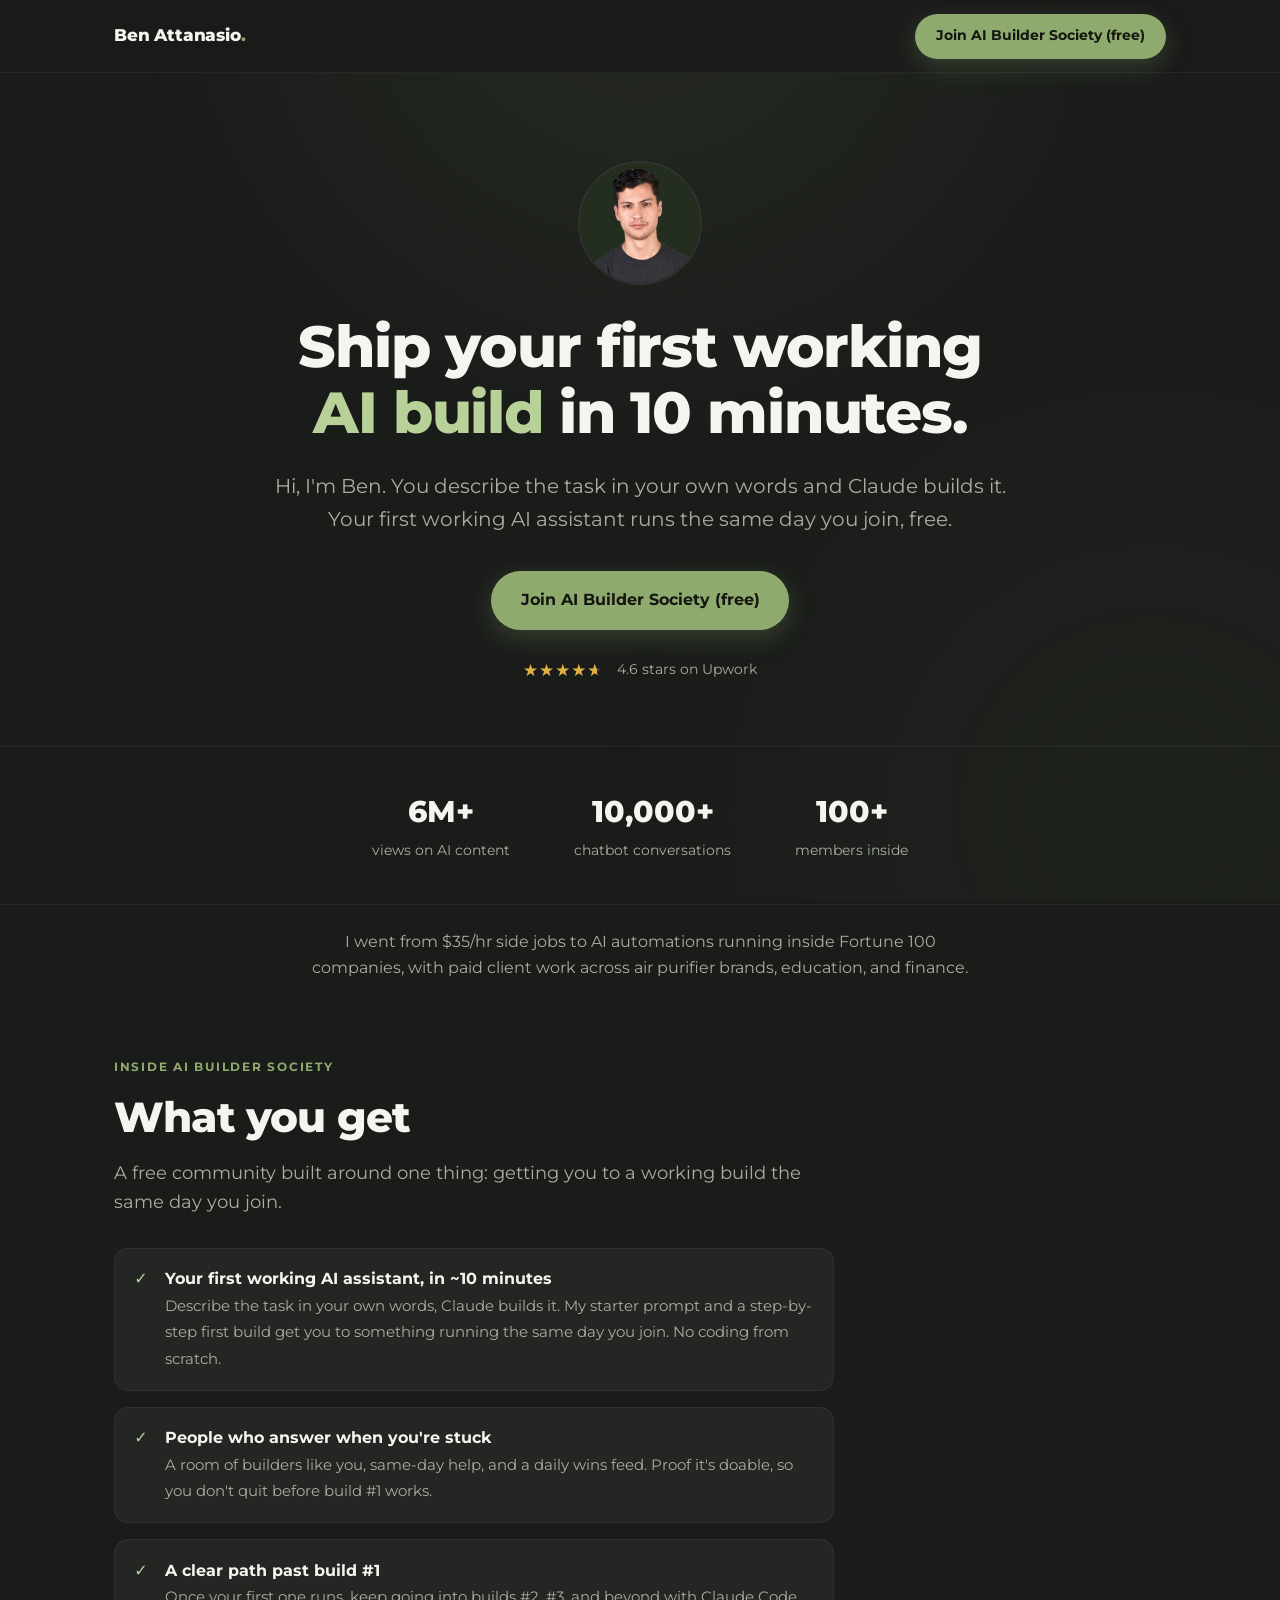
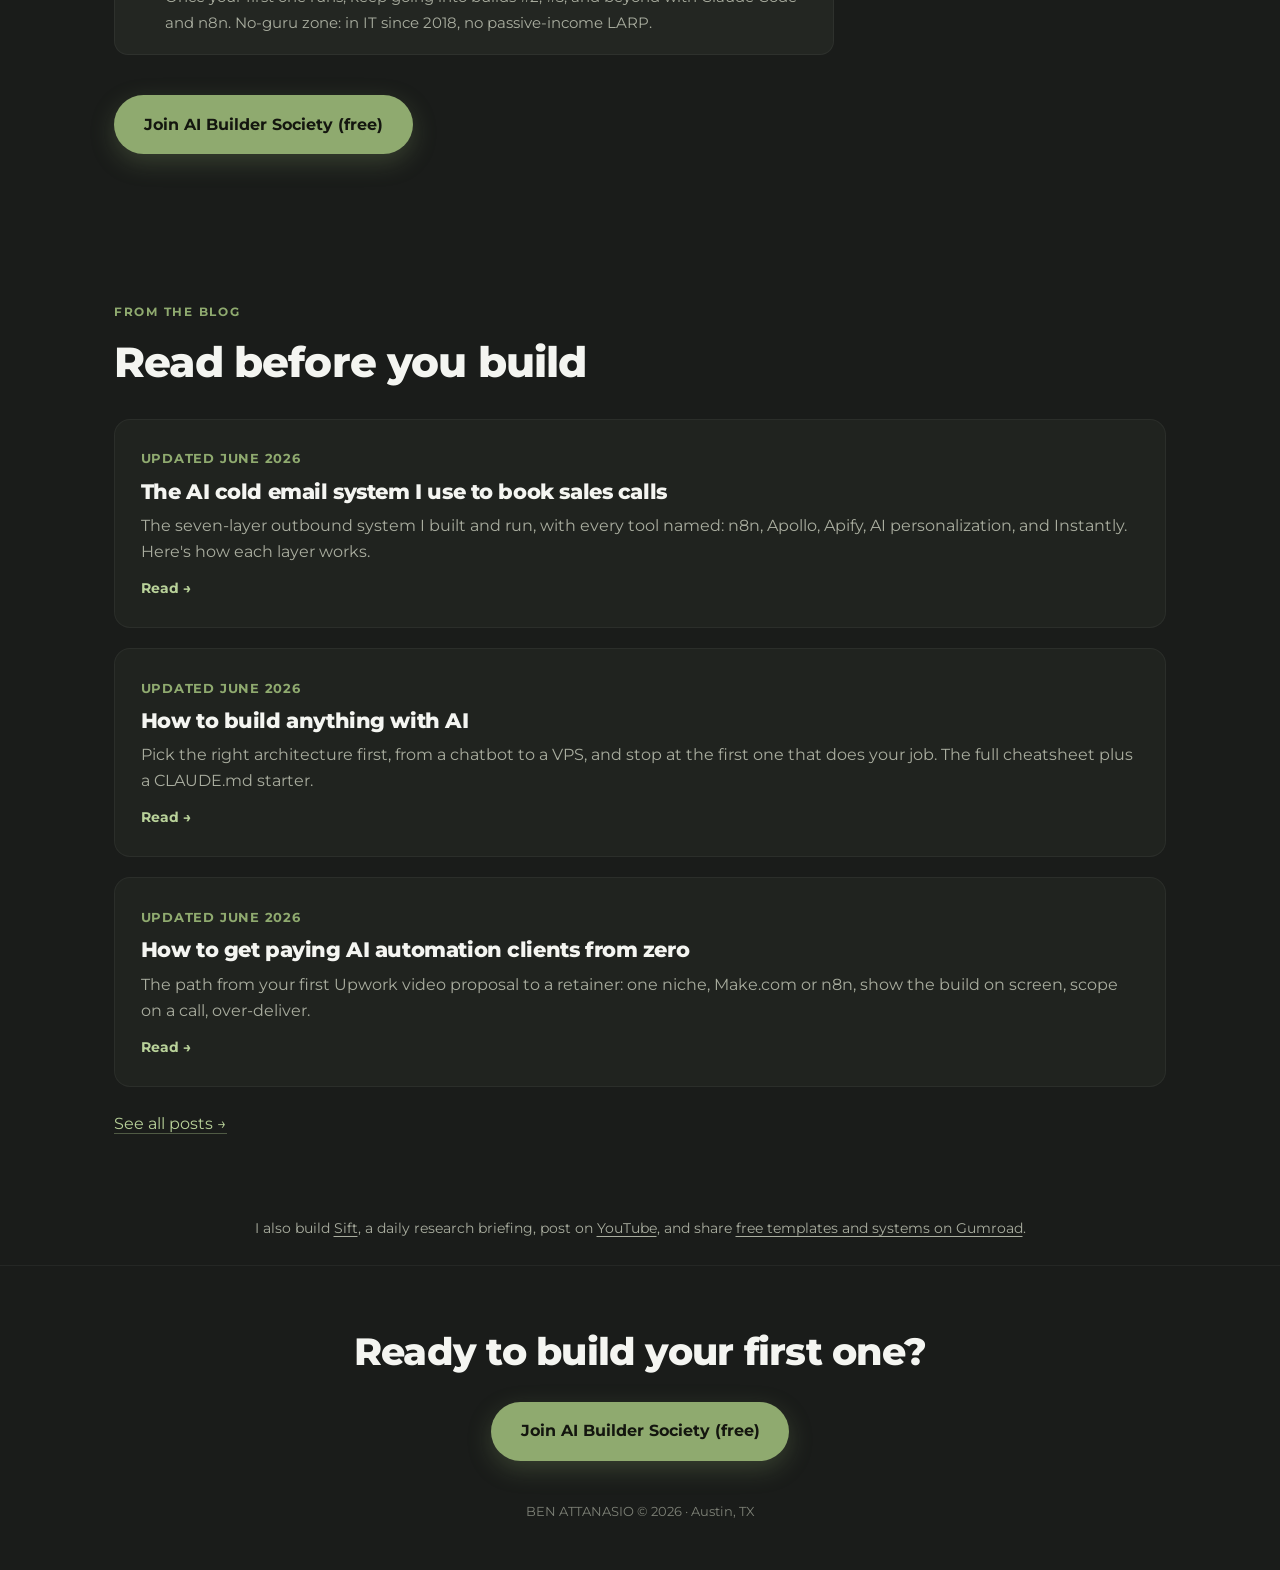
==== commit 83f3ef3a: "Tighten hero copy to match writing style guide Cut the hero subhead from a four-sentence paragraph t" ====
--- a/index.html
+++ b/index.html
@@ -83,7 +83,7 @@
       <img src="/assets/ben.jpg" alt="Ben Attanasio" class="hero-photo">
       <h1>Ship your first working <span class="hl">AI build</span> in 10 minutes.</h1>
       <p class="hero-sub">
-        Hi, I'm Ben. You've watched AI videos and still haven't built anything of your own. Inside AI Builder Society &mdash; my free community &mdash; you describe a task in your own words and Claude builds it for you. Your first working AI assistant, in about 10 minutes, the same day you join. No clients, business, or coding from scratch needed.
+        Hi, I'm Ben. You describe the task in your own words and Claude builds it. Your first working AI assistant runs the same day you join, free.
       </p>
       <a href="https://www.aibuildersociety.com" target="_blank" rel="noopener" class="btn btn-primary">Join AI Builder Society (free)</a>
       <div class="proof-row">
@@ -111,7 +111,7 @@
     <div class="container">
       <span class="eyebrow">Inside AI Builder Society</span>
       <h2>What you get</h2>
-      <p class="lead">A free community built around one thing: getting you to a working build today, not someday.</p>
+      <p class="lead">A free community built around one thing: getting you to a working build the same day you join.</p>
       <ul class="inside-list">
         <li><strong>Your first working AI assistant, in ~10 minutes</strong><span>Describe the task in your own words, Claude builds it. My starter prompt and a step-by-step first build get you to something running the same day you join. No coding from scratch.</span></li>
         <li><strong>People who answer when you're stuck</strong><span>A room of builders like you, same-day help, and a daily wins feed. Proof it's doable, so you don't quit before build #1 works.</span></li>
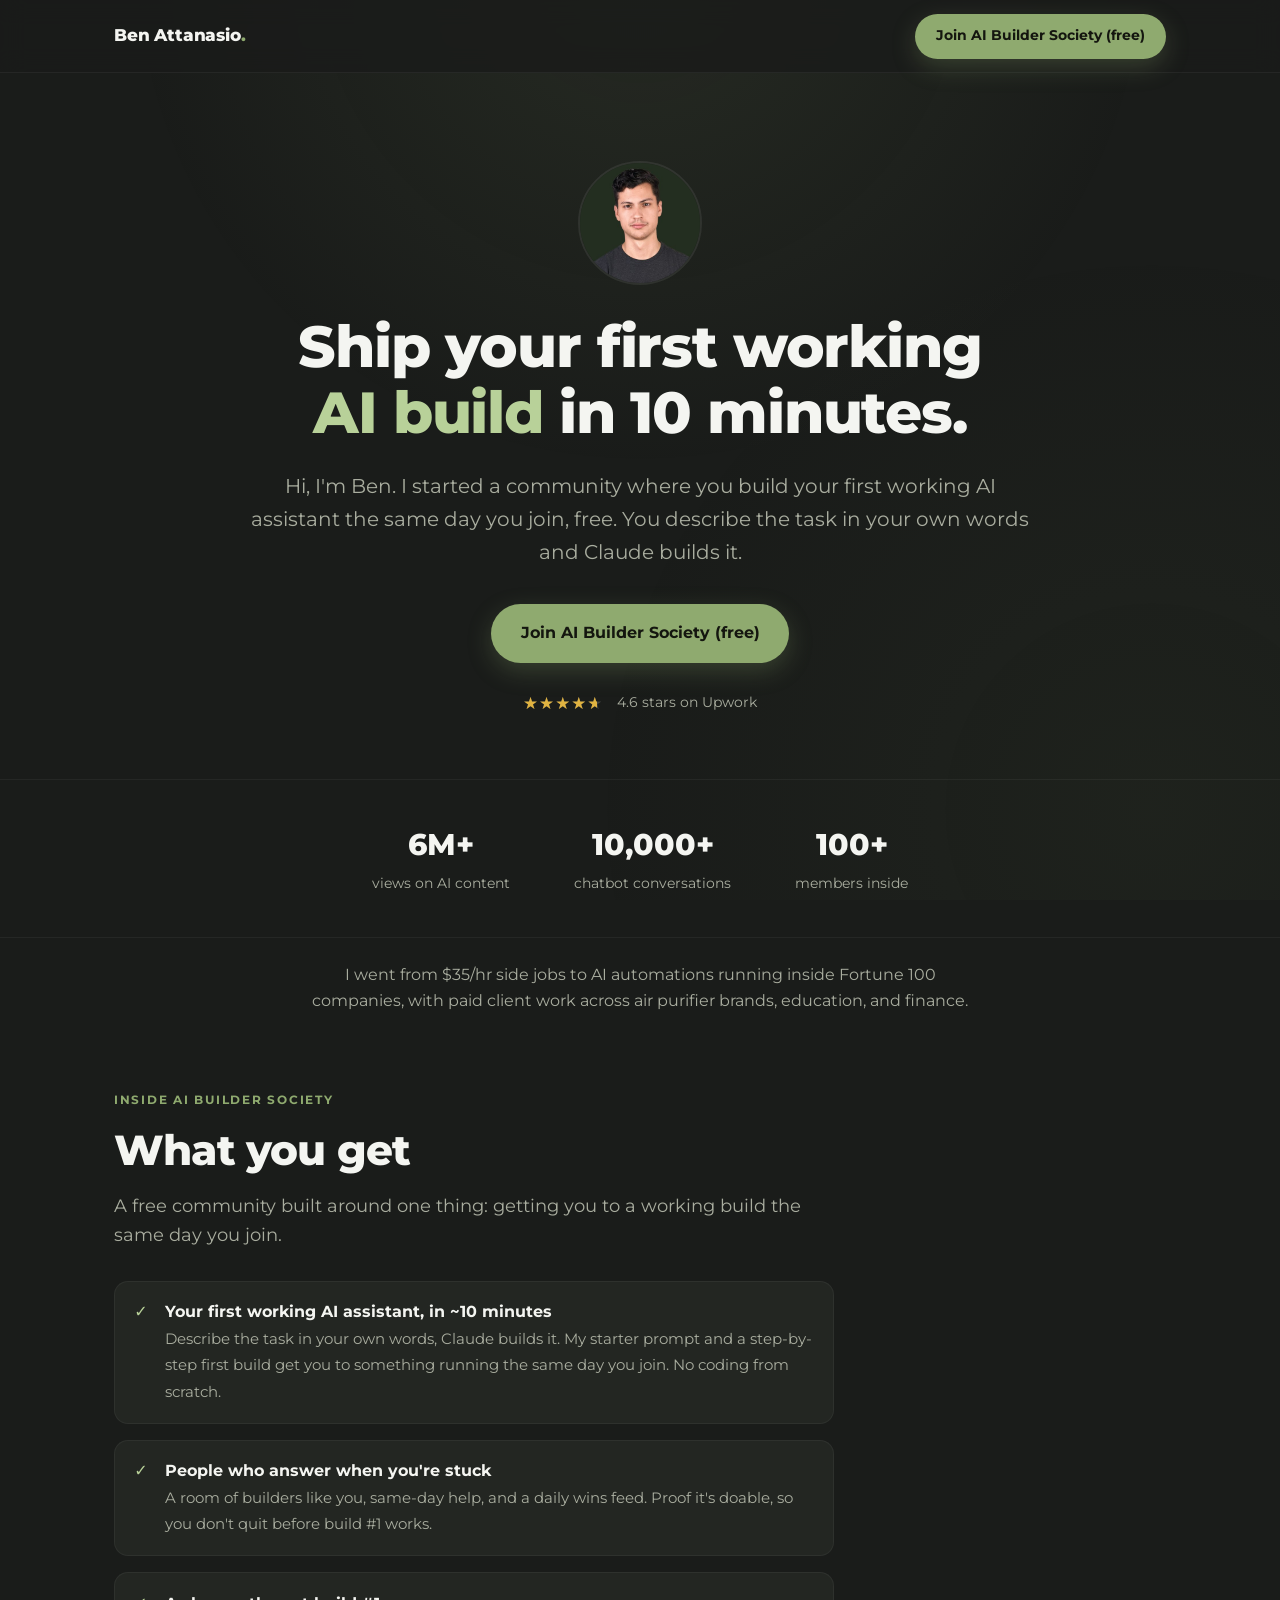
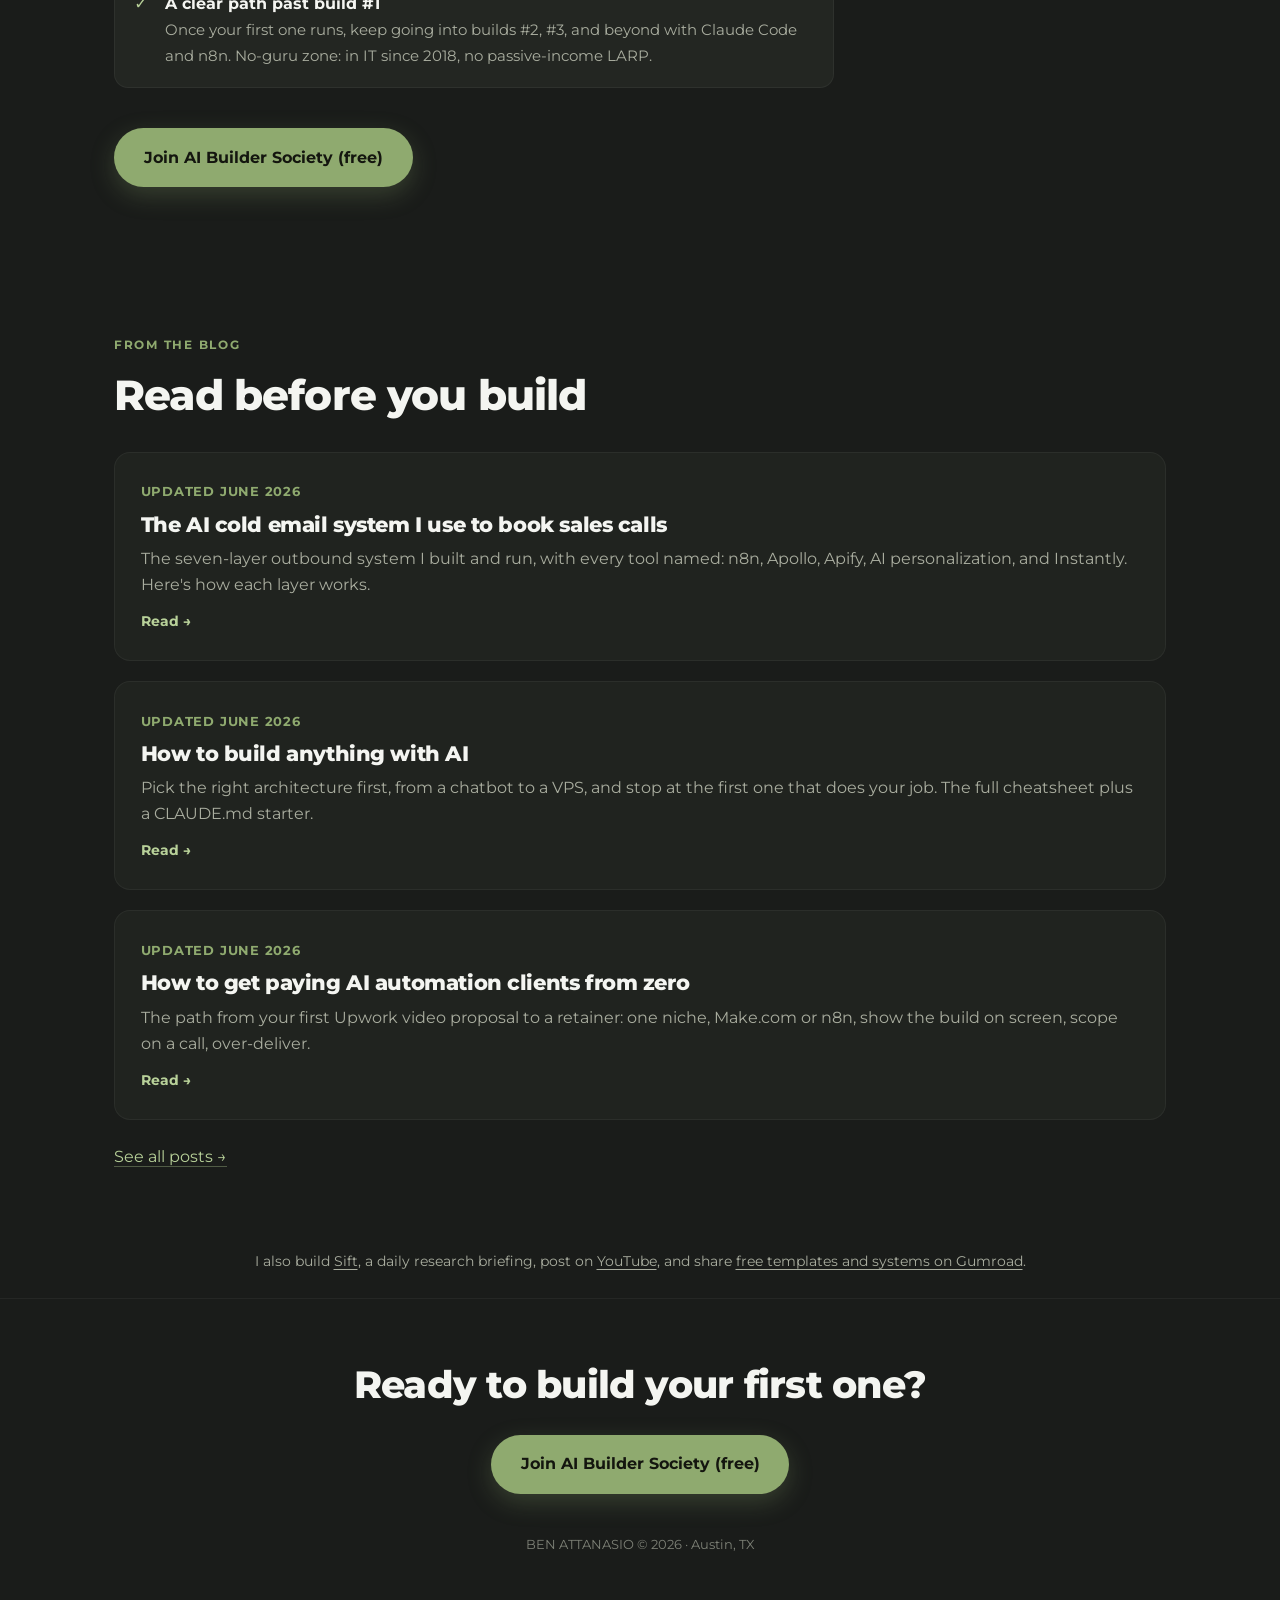
==== commit 7715c424: "Add reason-to-join to hero subhead Co-Authored-By: Claude Opus 4.8 (1M context) <noreply@anthropic.c" ====
--- a/index.html
+++ b/index.html
@@ -83,7 +83,7 @@
       <img src="/assets/ben.jpg" alt="Ben Attanasio" class="hero-photo">
       <h1>Ship your first working <span class="hl">AI build</span> in 10 minutes.</h1>
       <p class="hero-sub">
-        Hi, I'm Ben. You describe the task in your own words and Claude builds it. Your first working AI assistant runs the same day you join, free.
+        Hi, I'm Ben. I started a community where you build your first working AI assistant the same day you join, free. You describe the task in your own words and Claude builds it.
       </p>
       <a href="https://www.aibuildersociety.com" target="_blank" rel="noopener" class="btn btn-primary">Join AI Builder Society (free)</a>
       <div class="proof-row">
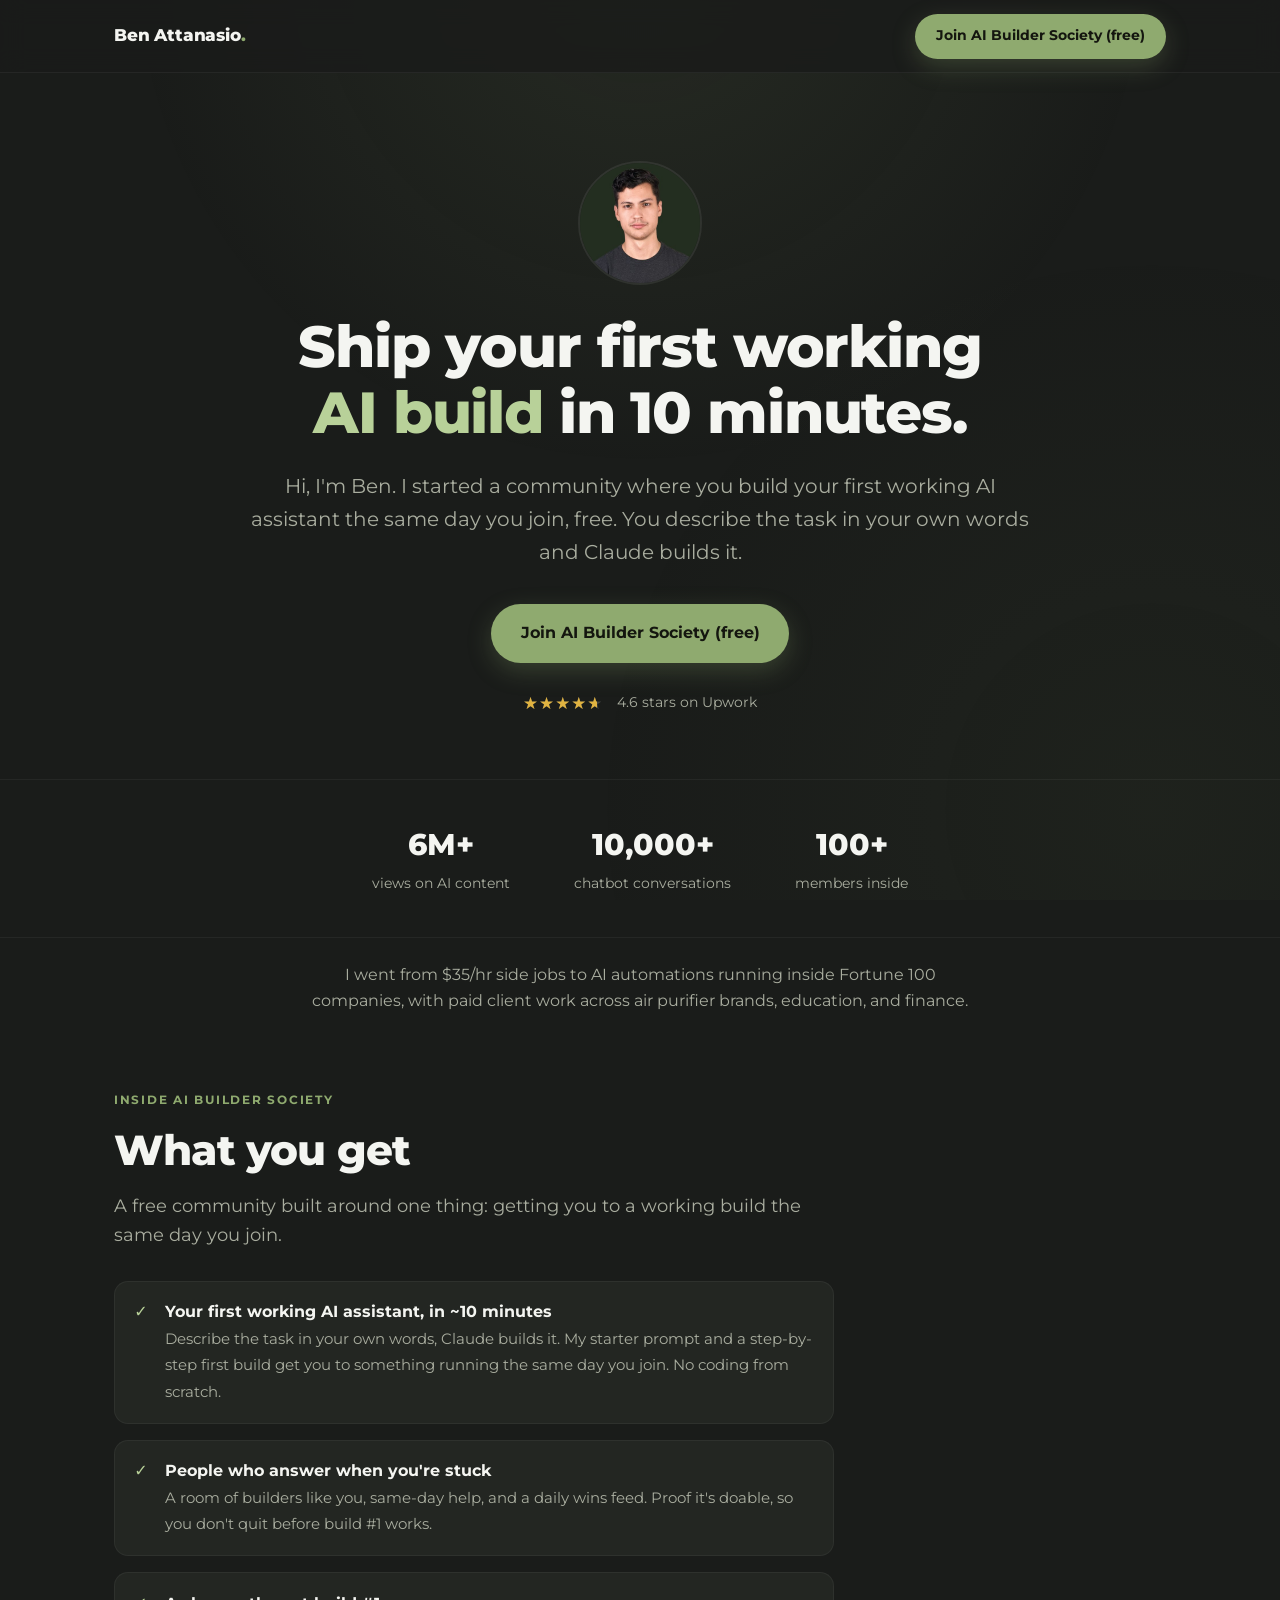
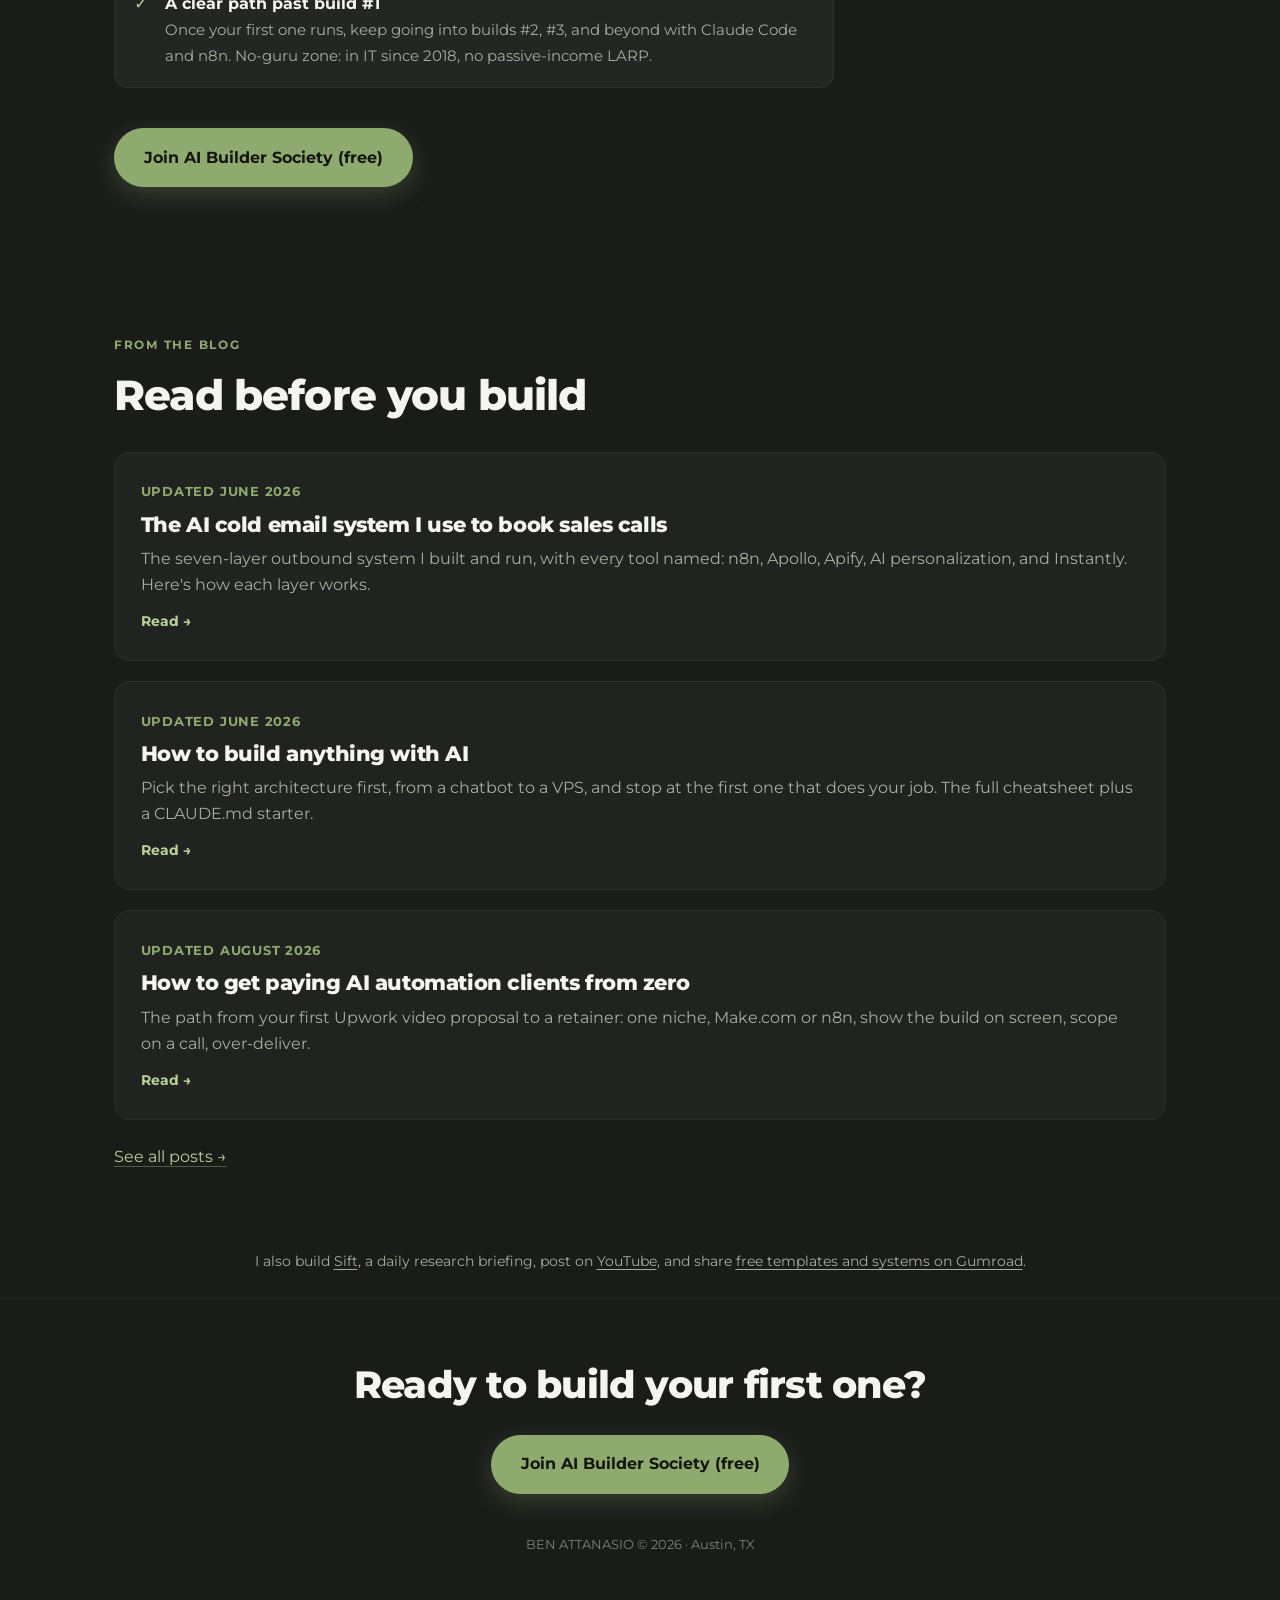
==== commit 5955d24d: "Update Upwork clients post with video and pricing calculator Adds the YouTube walkthrough, a pricing" ====
--- a/index.html
+++ b/index.html
@@ -140,7 +140,7 @@
           <span class="read">Read →</span>
         </a>
         <a href="/blog/paying-ai-automation-clients-from-zero" class="post-card">
-          <span class="post-meta">Updated June 2026</span>
+          <span class="post-meta">Updated August 2026</span>
           <h3>How to get paying AI automation clients from zero</h3>
           <p>The path from your first Upwork video proposal to a retainer: one niche, Make.com or n8n, show the build on screen, scope on a call, over-deliver.</p>
           <span class="read">Read →</span>
--- a/assets/styles.css
+++ b/assets/styles.css
@@ -25,7 +25,7 @@
   box-sizing: border-box;
 }
 
-html { scroll-behavior: smooth; }
+html { scroll-behavior: smooth; overflow-x: hidden; }
 
 body {
   background-color: var(--bg);
@@ -85,6 +85,7 @@
   transition: transform 0.15s ease, background 0.15s ease, box-shadow 0.15s ease;
   border: 1px solid transparent;
   white-space: nowrap;
+  max-width: 100%;
 }
 
 .btn-primary {
@@ -347,6 +348,26 @@
 }
 .article tbody tr:nth-child(even) { background: rgba(255, 255, 255, 0.02); }
 
+/* video embeds keep their 16:9 box and never widen the page */
+.video-embed {
+  position: relative;
+  width: 100%;
+  padding-top: 56.25%;
+  margin: 1.5rem 0 2rem;
+  border: 1px solid var(--border);
+  border-radius: 16px;
+  overflow: hidden;
+  background: var(--bg-soft);
+}
+.video-embed iframe {
+  position: absolute;
+  top: 0;
+  left: 0;
+  width: 100%;
+  height: 100%;
+  border: 0;
+}
+
 /* in-article CTA */
 .article-cta {
   background: var(--bg-soft);
@@ -389,4 +410,17 @@
   .topbar .wordmark { font-size: 0.95rem; }
   .hero { padding: 3.5rem 0 2.5rem; }
   section.block { padding: 3rem 0; }
-}
+
+  /* long CTA labels wrap instead of forcing horizontal scroll */
+  .btn { white-space: normal; text-align: center; }
+  .topbar .btn-sm { font-size: 0.78rem; padding: 0.5rem 0.9rem; }
+  .topbar-inner { gap: 0.75rem; }
+
+  /* wide tables scroll inside themselves, not the whole page */
+  .article table {
+    display: block;
+    overflow-x: auto;
+    -webkit-overflow-scrolling: touch;
+  }
+  .article th, .article td { padding: 0.65rem 0.75rem; }
+}
